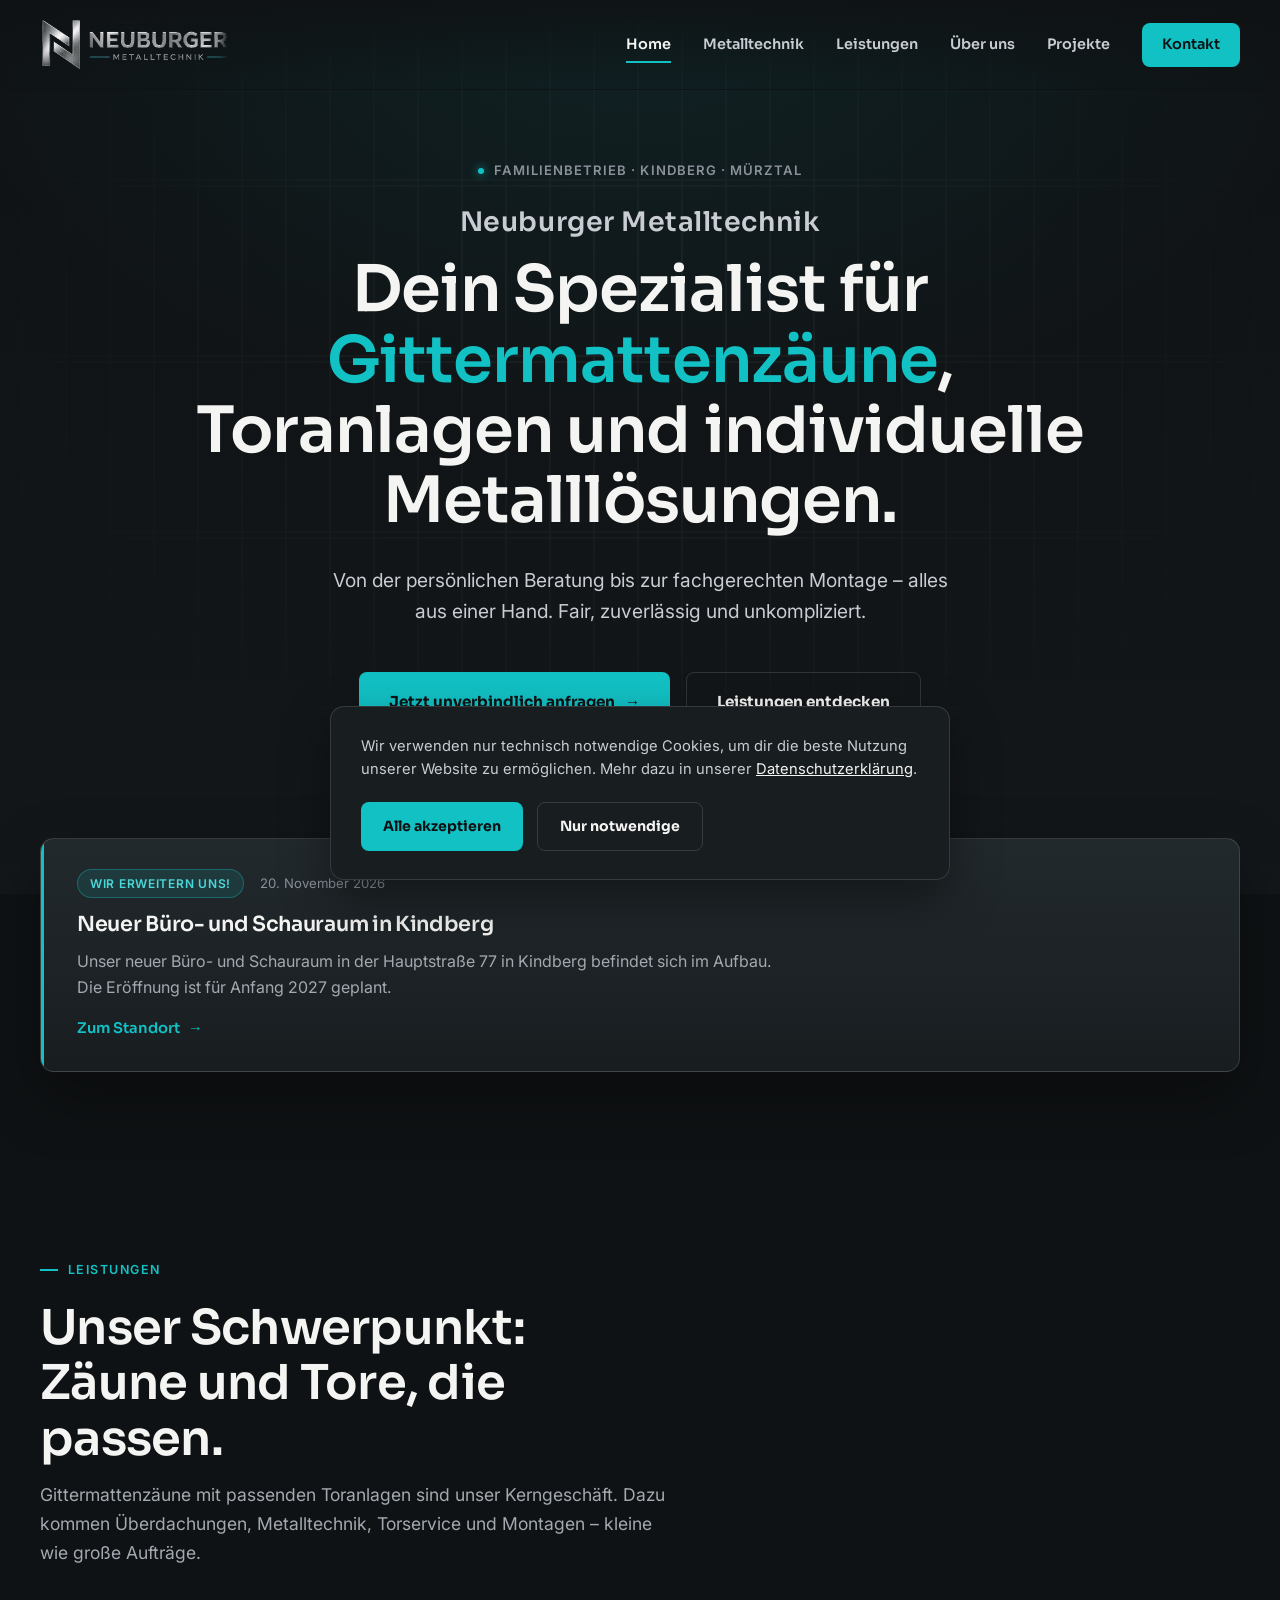
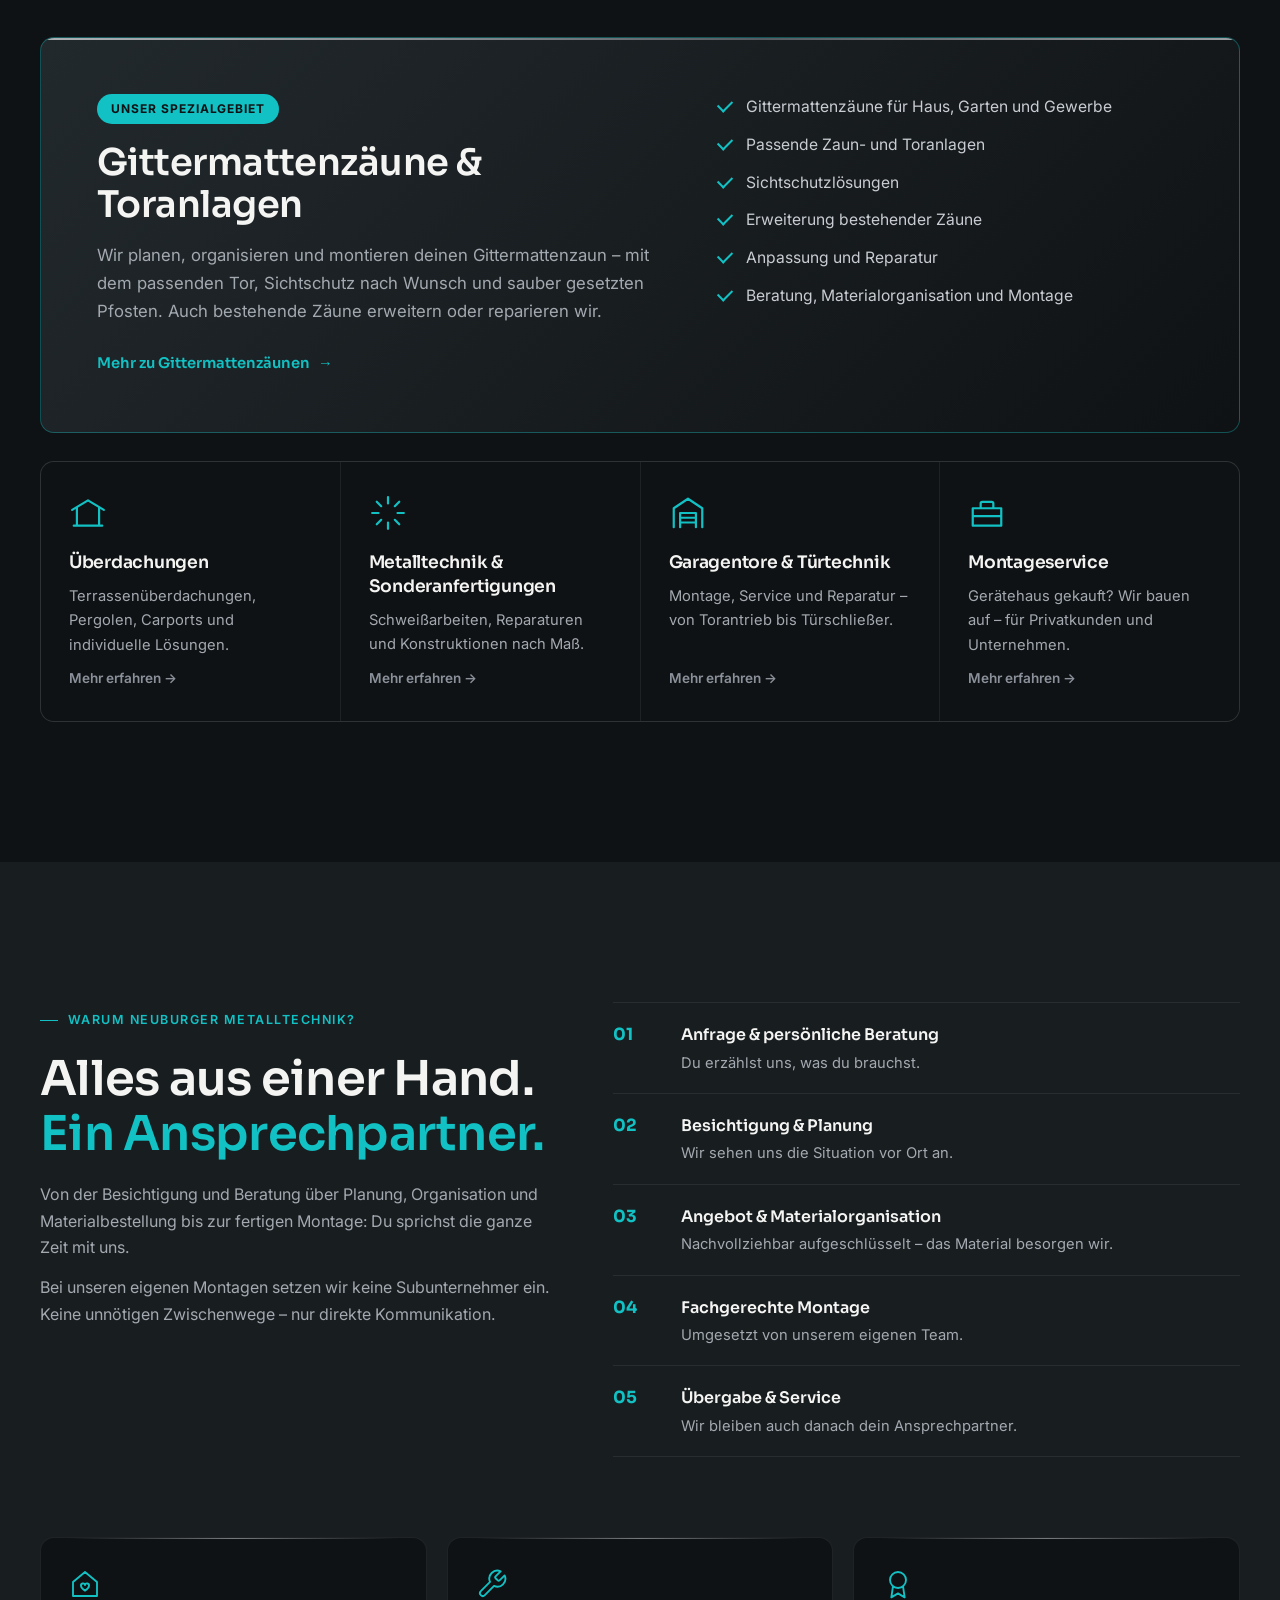
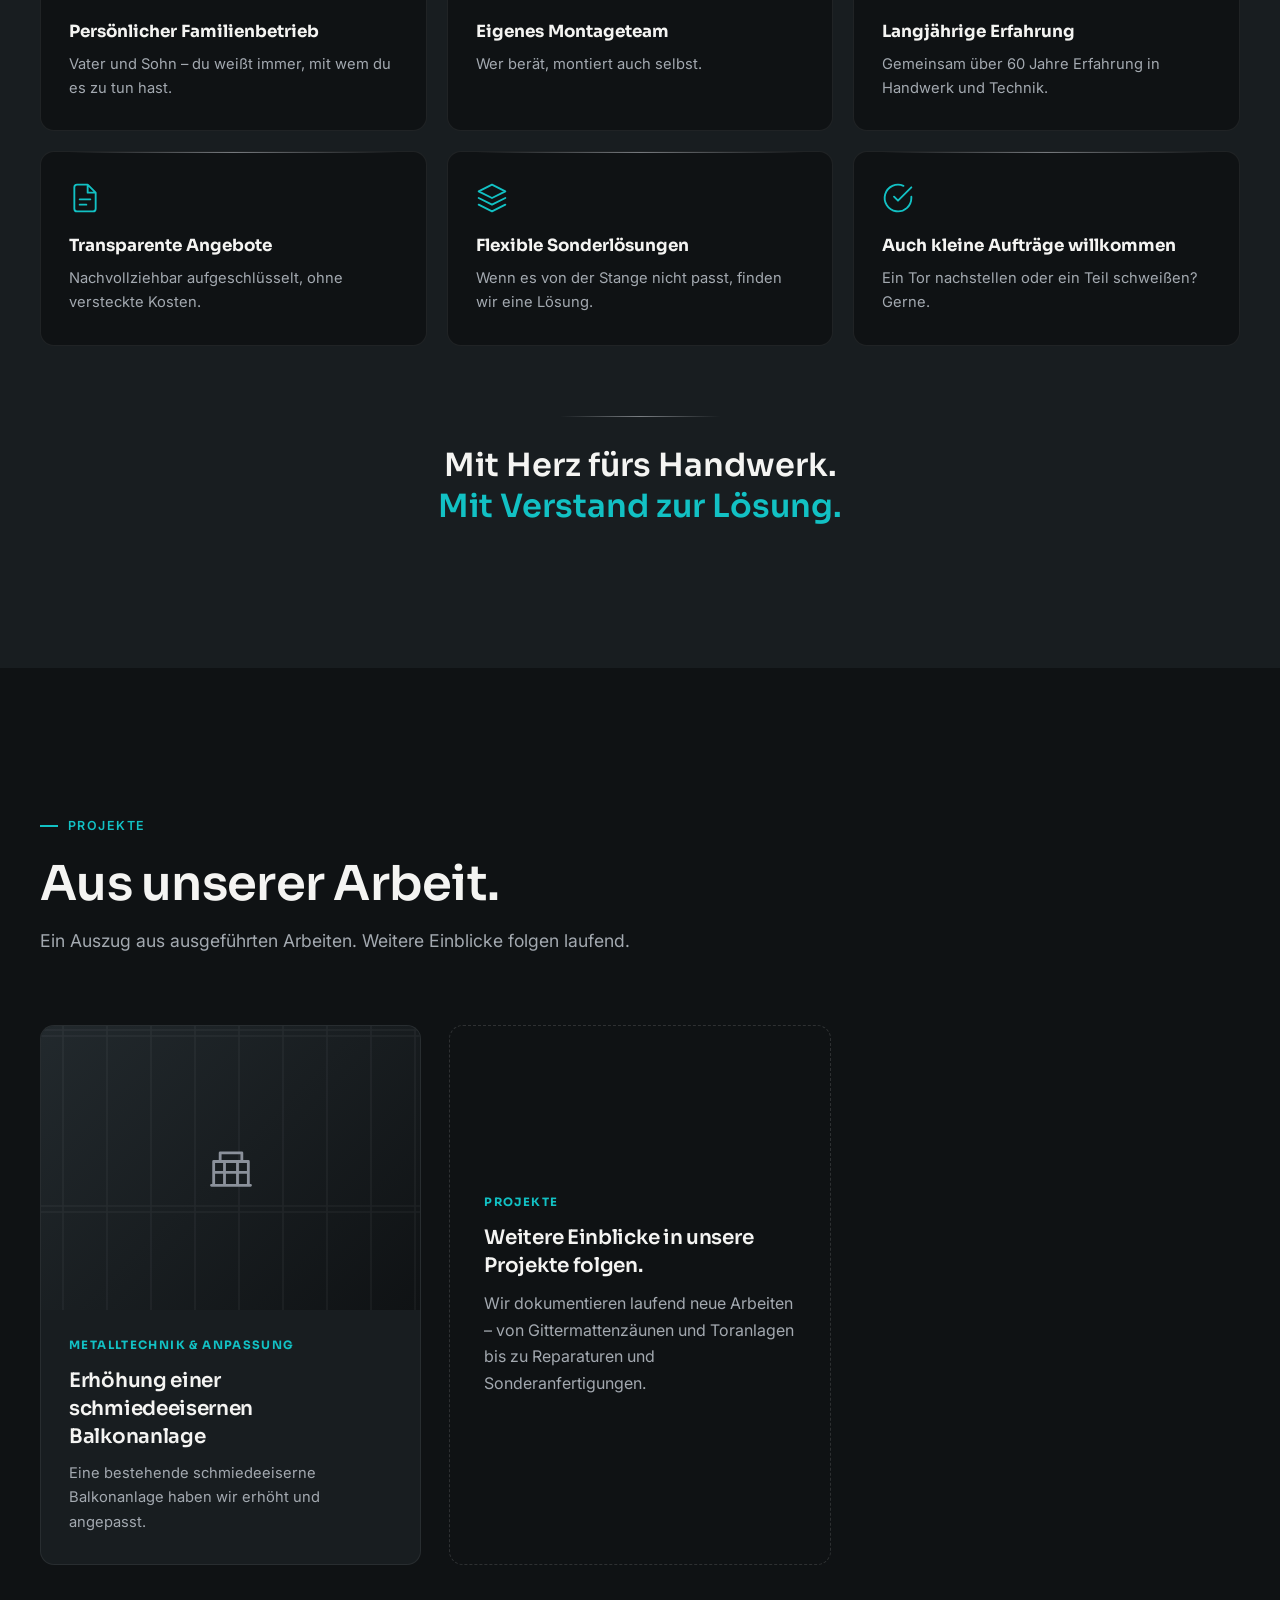
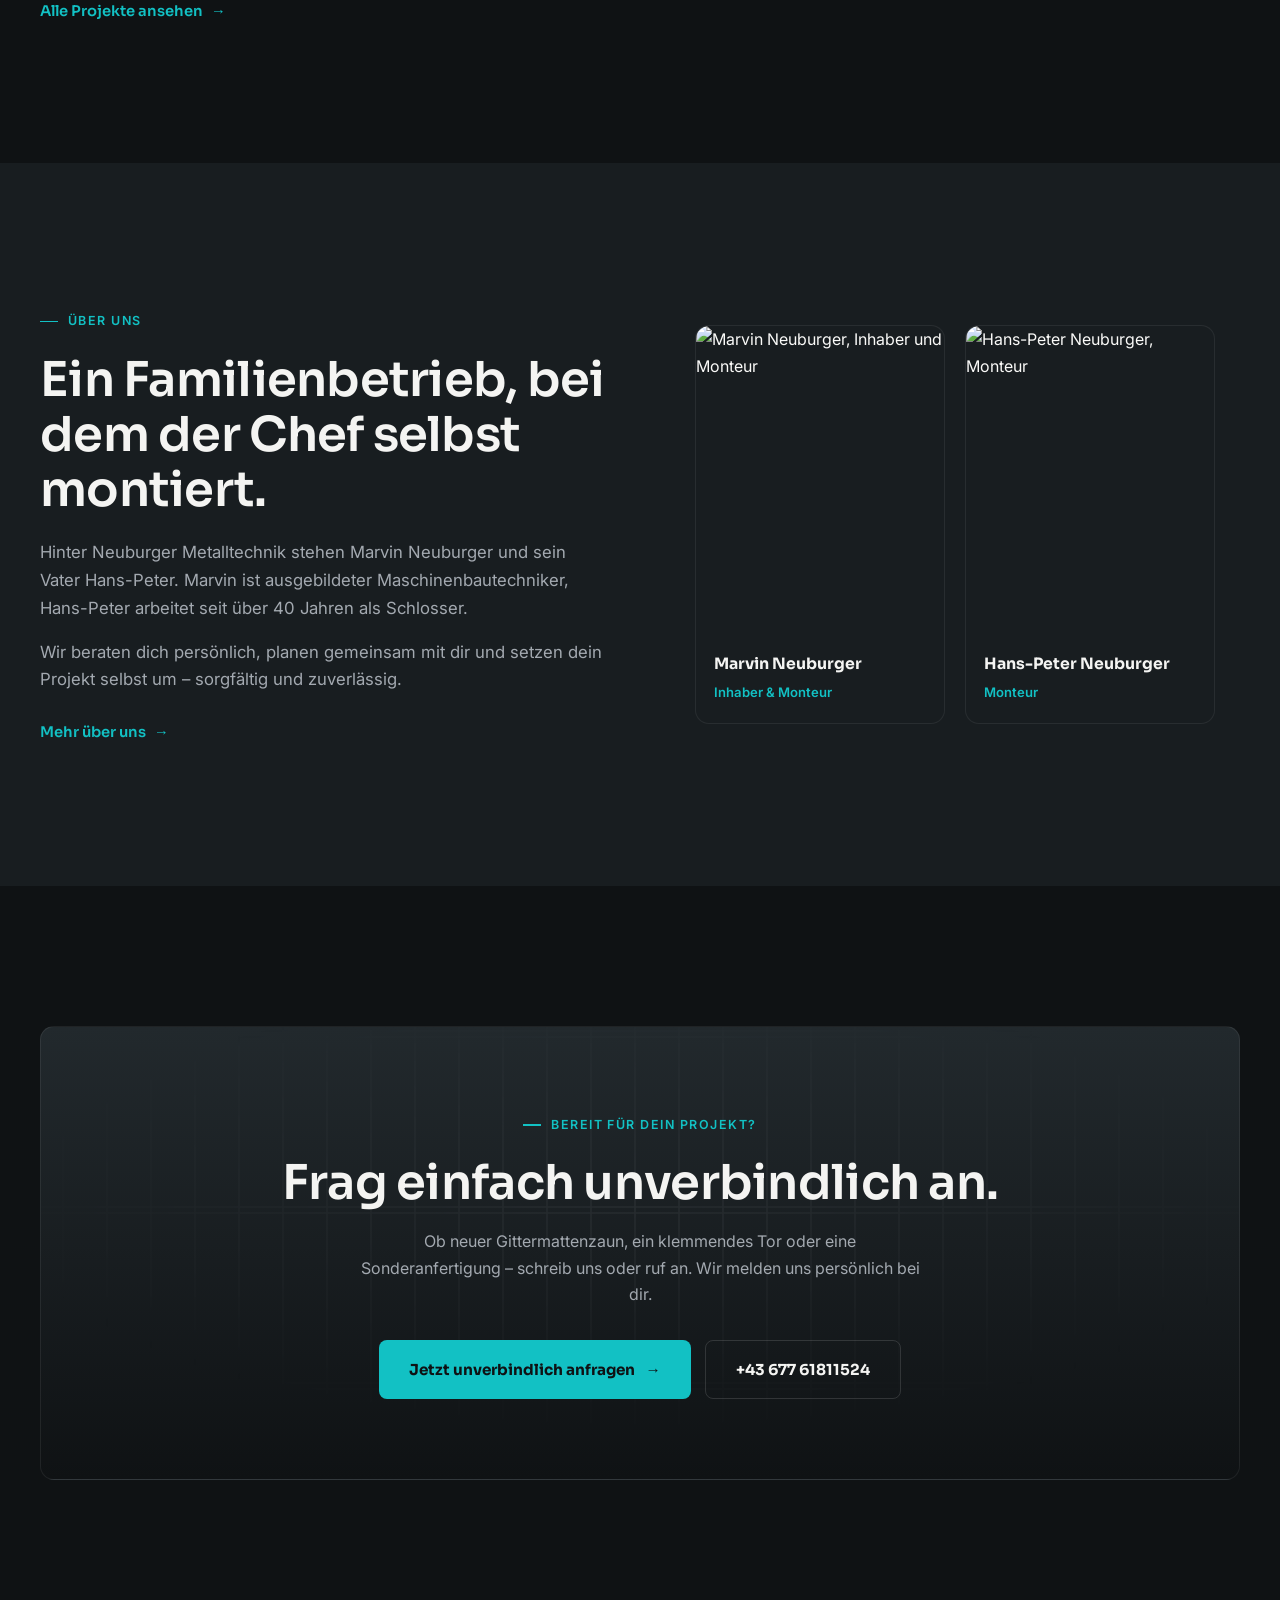
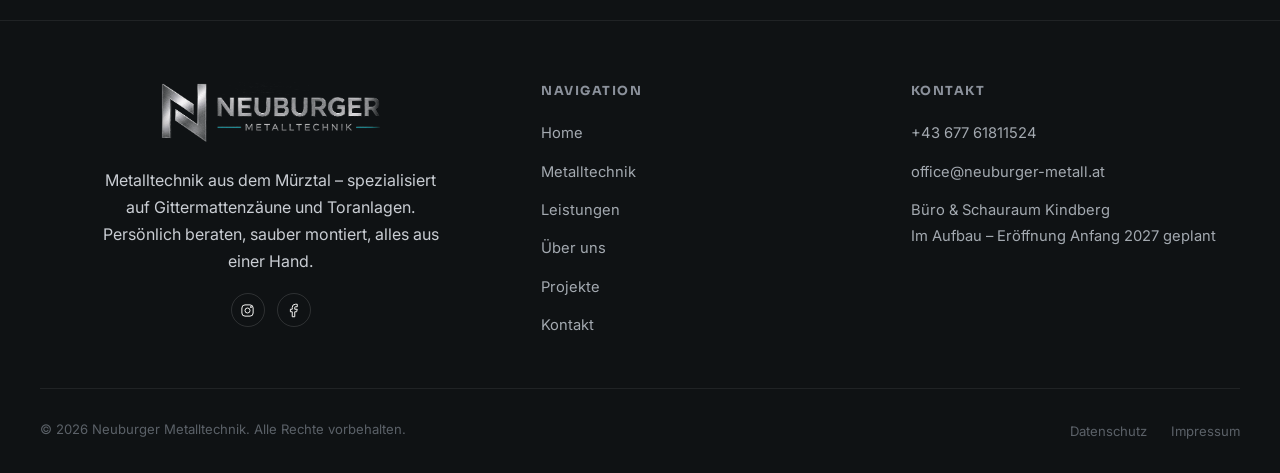
==== index.html @ efe7c962 "v3.0 Einarbeitung Änderungen Kunde" ====
<!DOCTYPE html>
<html lang="de">
<head>
<meta charset="UTF-8" />
<meta name="viewport" content="width=device-width, initial-scale=1.0" />
<title>Neuburger Metalltechnik | Gittermattenzäune & Toranlagen in Kindberg und im Mürztal</title>
<meta name="description" content="Neuburger Metalltechnik aus Kindberg: Spezialist für Gittermattenzäune und Toranlagen, dazu Überdachungen, Sonderanfertigungen, Reparaturen und Montage. Persönlich betreut – alles aus einer Hand." />
<meta name="theme-color" content="#0f1214" />
<link rel="icon" href="favicon.ico" sizes="any" />
<link rel="icon" type="image/png" href="images/favicon-192.png" sizes="192x192" />
<link rel="apple-touch-icon" href="images/apple-touch-icon.png" />
<meta property="og:type" content="website" />
<meta property="og:site_name" content="Neuburger Metalltechnik" />
<meta property="og:title" content="Neuburger Metalltechnik | Gittermattenzäune & Toranlagen in Kindberg und im Mürztal" />
<meta property="og:description" content="Neuburger Metalltechnik aus Kindberg: Spezialist für Gittermattenzäune und Toranlagen, dazu Überdachungen, Sonderanfertigungen, Reparaturen und Montage. Persönlich betreut – alles aus einer Hand." />
<meta property="og:image" content="https://www.neuburger-metall.at/images/og-neuburger-metalltechnik.jpg" />

<link rel="preconnect" href="https://fonts.googleapis.com">
<link rel="preconnect" href="https://fonts.gstatic.com" crossorigin>
<link href="https://fonts.googleapis.com/css2?family=Sora:wght@500;600;700&family=Inter:wght@400;500;600&display=swap" rel="stylesheet">

<link rel="stylesheet" href="css/style.css" />
</head>
<body>

<!-- Logo: zentral über images/logo-neuburger-metalltechnik.png austauschbar (neue Datei gleichen Namens einsetzen) -->
<header class="header" id="header">
  <div class="container nav">
    <a href="index.html" class="logo-link" aria-label="Neuburger Metalltechnik – zur Startseite">
      <img src="images/logo-neuburger-metalltechnik.png" alt="Neuburger Metalltechnik" width="640" height="183">
    </a>

    <nav class="nav-menu" id="navMenu" aria-label="Hauptnavigation">
      <ul class="nav-links">
        <li><a href="index.html" class="active" aria-current="page">Home</a></li>
        <li><a href="metalltechnik.html">Metalltechnik</a></li>
        <li><a href="leistungen.html">Leistungen</a></li>
        <li><a href="ueber-uns.html">Über uns</a></li>
        <li><a href="projekte.html">Projekte</a></li>
        <li><a href="kontakt.html" class="nav-cta">Kontakt</a></li>
      </ul>
      <div class="nav-menu-footer">
        <a href="kontakt.html" class="btn primary">Jetzt unverbindlich anfragen</a>
        <a href="tel:+4367761811524" class="nav-phone">+43 677 61811524</a>
      </div>
    </nav>

    <button class="menu-btn" id="menuBtn" type="button" aria-label="Menü öffnen" aria-expanded="false" aria-controls="navMenu">
      <span></span><span></span><span></span>
    </button>
  </div>
</header>

<main>

  <!-- ===== 1. HERO ===== -->
  <section class="hero mesh-bg">
    <div class="container hero-grid">
      <div class="reveal">
        <div class="hero-tag"><span class="dot"></span> Familienbetrieb · Kindberg · Mürztal</div>
        <h1><span class="brand-line">Neuburger Metalltechnik</span>Dein Spezialist für <span>Gittermattenzäune</span>, Toranlagen und individuelle Metalllösungen.</h1>
        <p class="lead">Von der persönlichen Beratung bis zur fachgerechten Montage – alles aus einer Hand. Fair, zuverlässig und unkompliziert.</p>
        <div class="hero-actions">
          <a href="kontakt.html" class="btn primary">Jetzt unverbindlich anfragen <span class="btn-arrow">→</span></a>
          <a href="leistungen.html" class="btn secondary">Leistungen entdecken</a>
        </div>
        <p class="hero-region">Im Einsatz in <strong>Kindberg</strong>, im <strong>Mürztal</strong> und im gesamten <strong>Bezirk Bruck-Mürzzuschlag</strong>.</p>
      </div>
    </div>
  </section>

  <!-- ===== 2. AKTUELLES (Inhalte aus content/news.json) ===== -->
  <section class="news-section" id="aktuelles" aria-label="Aktuelles">
    <div class="container">
      <div class="news-feed" id="newsFeed">
        <!-- Fallback ohne JavaScript; wird durch content/news.json ersetzt -->
        <article class="news-card">
          <div class="news-body">
            <div class="news-meta"><span class="news-badge">Wir erweitern uns!</span></div>
            <h3>Neuer Büro- und Schauraum in Kindberg</h3>
            <p>Unser neuer Büro- und Schauraum in der Hauptstraße 77 in Kindberg befindet sich im Aufbau. Die Eröffnung ist für Anfang 2027 geplant.</p>
          </div>
        </article>
      </div>
    </div>
  </section>

  <!-- ===== 3. LEISTUNGEN ===== -->
  <section class="section" id="leistungen">
    <div class="container">
      <div class="section-head reveal">
        <span class="eyebrow">Leistungen</span>
        <h2>Unser Schwerpunkt: Zäune und Tore, die passen.</h2>
        <p>Gittermattenzäune mit passenden Toranlagen sind unser Kerngeschäft. Dazu kommen Überdachungen, Metalltechnik, Torservice und Montagen – kleine wie große Aufträge.</p>
      </div>

      <div class="service-feature reveal">
        <div>
          <span class="feature-label">Unser Spezialgebiet</span>
          <h3>Gittermattenzäune &amp; Toranlagen</h3>
          <p>Wir planen, organisieren und montieren deinen Gittermattenzaun – mit dem passenden Tor, Sichtschutz nach Wunsch und sauber gesetzten Pfosten. Auch bestehende Zäune erweitern oder reparieren wir.</p>
          <a href="leistungen.html#gittermattenzaeune" class="text-link">Mehr zu Gittermattenzäunen <span aria-hidden="true">→</span></a>
        </div>
        <ul class="check-list">
          <li>Gittermattenzäune für Haus, Garten und Gewerbe</li>
          <li>Passende Zaun- und Toranlagen</li>
          <li>Sichtschutzlösungen</li>
          <li>Erweiterung bestehender Zäune</li>
          <li>Anpassung und Reparatur</li>
          <li>Beratung, Materialorganisation und Montage</li>
        </ul>
      </div>

      <div class="service-tiles">
        <a href="leistungen.html#ueberdachungen" class="service-tile reveal">
          <div class="icon"><svg viewBox="0 0 24 24" aria-hidden="true"><path d="M2 10l10-6 10 6M5 8.5V20M19 8.5V20M3 20h18" stroke-linecap="round" stroke-linejoin="round"/></svg></div>
          <h3>Überdachungen</h3>
          <p>Terrassenüberdachungen, Pergolen, Carports und individuelle Lösungen.</p>
          <span class="tile-more">Mehr erfahren →</span>
        </a>
        <a href="leistungen.html#metalltechnik" class="service-tile reveal">
          <div class="icon"><svg viewBox="0 0 24 24" aria-hidden="true"><path d="M12 2v4M12 18v4M4.9 4.9l2.8 2.8M16.3 16.3l2.8 2.8M2 12h4M18 12h4M4.9 19.1l2.8-2.8M16.3 7.7l2.8-2.8" stroke-linecap="round" stroke-linejoin="round"/></svg></div>
          <h3>Metalltechnik &amp; Sonderanfertigungen</h3>
          <p>Schweißarbeiten, Reparaturen und Konstruktionen nach Maß.</p>
          <span class="tile-more">Mehr erfahren →</span>
        </a>
        <a href="leistungen.html#garagentore" class="service-tile reveal">
          <div class="icon"><svg viewBox="0 0 24 24" aria-hidden="true"><path d="M3 21V9l9-6 9 6v12M7 21v-9h10v9M7 15h10M7 18h10" stroke-linecap="round" stroke-linejoin="round"/></svg></div>
          <h3>Garagentore &amp; Türtechnik</h3>
          <p>Montage, Service und Reparatur – von Torantrieb bis Türschließer.</p>
          <span class="tile-more">Mehr erfahren →</span>
        </a>
        <a href="leistungen.html#montageservice" class="service-tile reveal">
          <div class="icon"><svg viewBox="0 0 24 24" aria-hidden="true"><path d="M3 9h18v11H3zM8 9V6a1 1 0 0 1 1-1h6a1 1 0 0 1 1 1v3M3 14h18" stroke-linecap="round" stroke-linejoin="round"/></svg></div>
          <h3>Montageservice</h3>
          <p>Gerätehaus gekauft? Wir bauen auf – für Privatkunden und Unternehmen.</p>
          <span class="tile-more">Mehr erfahren →</span>
        </a>
      </div>
    </div>
  </section>

  <!-- ===== 4. WARUM NEUBURGER ===== -->
  <section class="section alt">
    <div class="container">
      <div class="one-contact">
        <div class="reveal">
          <span class="eyebrow">Warum Neuburger Metalltechnik?</span>
          <h2>Alles aus einer Hand. <span>Ein Ansprechpartner.</span></h2>
          <p style="margin-top:20px;">Von der Besichtigung und Beratung über Planung, Organisation und Materialbestellung bis zur fertigen Montage: Du sprichst die ganze Zeit mit uns.</p>
          <p>Bei unseren eigenen Montagen setzen wir keine Subunternehmer ein. Keine unnötigen Zwischenwege – nur direkte Kommunikation.</p>
        </div>
        <ol class="steps-row reveal">
          <li><div><strong>Anfrage &amp; persönliche Beratung</strong><span>Du erzählst uns, was du brauchst.</span></div></li>
          <li><div><strong>Besichtigung &amp; Planung</strong><span>Wir sehen uns die Situation vor Ort an.</span></div></li>
          <li><div><strong>Angebot &amp; Materialorganisation</strong><span>Nachvollziehbar aufgeschlüsselt – das Material besorgen wir.</span></div></li>
          <li><div><strong>Fachgerechte Montage</strong><span>Umgesetzt von unserem eigenen Team.</span></div></li>
          <li><div><strong>Übergabe &amp; Service</strong><span>Wir bleiben auch danach dein Ansprechpartner.</span></div></li>
        </ol>
      </div>

      <div class="benefit-grid">
        <div class="benefit reveal">
          <span class="icon-svg"><svg viewBox="0 0 24 24" aria-hidden="true"><path d="M3 10.5 12 3l9 7.5V21H3zM12 17s-3-1.8-3-3.6a1.5 1.5 0 0 1 3-.6 1.5 1.5 0 0 1 3 .6C15 15.2 12 17 12 17z" stroke-linecap="round" stroke-linejoin="round"/></svg></span>
          <strong>Persönlicher Familienbetrieb</strong>
          <p>Vater und Sohn – du weißt immer, mit wem du es zu tun hast.</p>
        </div>
        <div class="benefit reveal">
          <span class="icon-svg"><svg viewBox="0 0 24 24" aria-hidden="true"><path d="M14.7 6.3a1 1 0 0 0 0 1.4l1.6 1.6a1 1 0 0 0 1.4 0l3.77-3.77a6 6 0 0 1-7.94 7.94l-6.91 6.91a2.12 2.12 0 0 1-3-3l6.91-6.91a6 6 0 0 1 7.94-7.94l-3.76 3.76z" stroke-linecap="round" stroke-linejoin="round"/></svg></span>
          <strong>Eigenes Montageteam</strong>
          <p>Wer berät, montiert auch selbst.</p>
        </div>
        <div class="benefit reveal">
          <span class="icon-svg"><svg viewBox="0 0 24 24" aria-hidden="true"><path d="M12 15a6 6 0 1 0 0-12 6 6 0 0 0 0 12zM8.2 13.9 7 22l5-3 5 3-1.2-8.1" stroke-linecap="round" stroke-linejoin="round"/></svg></span>
          <strong>Langjährige Erfahrung</strong>
          <p>Gemeinsam über 60 Jahre Erfahrung in Handwerk und Technik.</p>
        </div>
        <div class="benefit reveal">
          <span class="icon-svg"><svg viewBox="0 0 24 24" aria-hidden="true"><path d="M14 2H6a2 2 0 0 0-2 2v16a2 2 0 0 0 2 2h12a2 2 0 0 0 2-2V8zM14 2v6h6M8 13h8M8 17h5" stroke-linecap="round" stroke-linejoin="round"/></svg></span>
          <strong>Transparente Angebote</strong>
          <p>Nachvollziehbar aufgeschlüsselt, ohne versteckte Kosten.</p>
        </div>
        <div class="benefit reveal">
          <span class="icon-svg"><svg viewBox="0 0 24 24" aria-hidden="true"><path d="M12 2 2 7l10 5 10-5-10-5zM2 17l10 5 10-5M2 12l10 5 10-5" stroke-linecap="round" stroke-linejoin="round"/></svg></span>
          <strong>Flexible Sonderlösungen</strong>
          <p>Wenn es von der Stange nicht passt, finden wir eine Lösung.</p>
        </div>
        <div class="benefit reveal">
          <span class="icon-svg"><svg viewBox="0 0 24 24" aria-hidden="true"><path d="M22 11.1V12a10 10 0 1 1-5.9-9.1M22 4 12 14l-3-3" stroke-linecap="round" stroke-linejoin="round"/></svg></span>
          <strong>Auch kleine Aufträge willkommen</strong>
          <p>Ein Tor nachstellen oder ein Teil schweißen? Gerne.</p>
        </div>
      </div>

      <div class="motto reveal">
        <hr class="metal-rule">
        <blockquote>Mit Herz fürs Handwerk. <span>Mit Verstand zur Lösung.</span></blockquote>
      </div>
    </div>
  </section>

  <!-- ===== 5. AUSGEWÄHLTE PROJEKTE (Inhalte aus content/projekte.json) ===== -->
  <section class="section" data-projects-section hidden>
    <div class="container">
      <div class="section-head reveal">
        <span class="eyebrow">Projekte</span>
        <h2>Aus unserer Arbeit.</h2>
        <p>Ein Auszug aus ausgeführten Arbeiten. Weitere Einblicke folgen laufend.</p>
      </div>
      <div class="project-grid" data-projects="startseite" data-limit="3"></div>
      <p style="margin-top:32px;"><a href="projekte.html" class="text-link">Alle Projekte ansehen <span aria-hidden="true">→</span></a></p>
    </div>
  </section>

  <!-- ===== 6. ÜBER UNS ===== -->
  <section class="section alt">
    <div class="container split">
      <div class="text reveal">
        <span class="eyebrow">Über uns</span>
        <h2 style="margin-bottom:22px;">Ein Familienbetrieb, bei dem der Chef selbst montiert.</h2>
        <p>Hinter Neuburger Metalltechnik stehen Marvin Neuburger und sein Vater Hans-Peter. Marvin ist ausgebildeter Maschinenbautechniker, Hans-Peter arbeitet seit über 40 Jahren als Schlosser.</p>
        <p>Wir beraten dich persönlich, planen gemeinsam mit dir und setzen dein Projekt selbst um – sorgfältig und zuverlässig.</p>
        <p style="margin-top:24px;"><a href="ueber-uns.html" class="text-link">Mehr über uns <span aria-hidden="true">→</span></a></p>
      </div>
      <div class="team-mini reveal">
        <figure>
          <img src="images/team-marvin.jpg" alt="Marvin Neuburger, Inhaber und Monteur" loading="lazy" width="960" height="960">
          <figcaption><strong>Marvin Neuburger</strong><span>Inhaber &amp; Monteur</span></figcaption>
        </figure>
        <figure>
          <img src="images/team-hans-peter.jpg" alt="Hans-Peter Neuburger, Monteur" loading="lazy" width="960" height="960">
          <figcaption><strong>Hans-Peter Neuburger</strong><span>Monteur</span></figcaption>
        </figure>
      </div>
    </div>
  </section>

  <!-- ===== Google-Bewertungen (sichtbar, sobald der Link in content/einstellungen.json eingetragen ist) ===== -->
  <section class="section" style="padding-bottom:0;" data-google-review hidden>
    <div class="container">
      <div class="review-box reveal">
        <div>
          <span class="eyebrow">Bewertungen</span>
          <h2>Deine Erfahrung zählt.</h2>
          <p>Warst du mit unserer Arbeit zufrieden? Dann freuen wir uns über eine kurze Bewertung auf Google. Das hilft anderen bei der Entscheidung – und uns als kleinem Betrieb sehr.</p>
        </div>
        <a href="#" class="btn primary" data-google-review-link target="_blank" rel="noopener">Jetzt auf Google bewerten <span class="btn-arrow">→</span></a>
      </div>
    </div>
  </section>

  <!-- ===== 7. KONTAKT ===== -->
  <section class="section">
    <div class="container">
      <div class="cta-box mesh-bg reveal">
        <span class="eyebrow">Bereit für dein Projekt?</span>
        <h2>Frag einfach unverbindlich an.</h2>
        <p>Ob neuer Gittermattenzaun, ein klemmendes Tor oder eine Sonderanfertigung – schreib uns oder ruf an. Wir melden uns persönlich bei dir.</p>
        <div class="cta-actions">
          <a href="kontakt.html" class="btn primary">Jetzt unverbindlich anfragen <span class="btn-arrow">→</span></a>
          <a href="tel:+4367761811524" class="btn secondary">+43 677 61811524</a>
          <a href="#" class="btn whatsapp" data-whatsapp hidden>WhatsApp</a>
        </div>
      </div>
    </div>
  </section>

</main>

<footer class="footer">
  <div class="container">
    <div class="footer-top">
      <div class="footer-brand">
        <img src="images/logo-neuburger-metalltechnik.png" alt="Neuburger Metalltechnik" width="640" height="183" loading="lazy">
        <p>Metalltechnik aus dem Mürztal – spezialisiert auf Gittermattenzäune und Toranlagen. Persönlich beraten, sauber montiert, alles aus einer Hand.</p>
        <div class="footer-social" style="margin-top:18px;">
          <a href="https://www.instagram.com/neuburger_metalltechnik/" aria-label="Instagram" target="_blank" rel="noopener">
            <svg viewBox="0 0 24 24"><rect x="3" y="3" width="18" height="18" rx="5"/><circle cx="12" cy="12" r="4"/><circle cx="17.5" cy="6.5" r="1"/></svg>
          </a>
          <a href="https://www.facebook.com/people/Neuburger-Metalltechnik/61586759894899/?locale=de_DE" aria-label="Facebook" target="_blank" rel="noopener">
            <svg viewBox="0 0 24 24"><path d="M18 2h-3a5 5 0 0 0-5 5v3H7v4h3v8h4v-8h3l1-4h-4V7a1 1 0 0 1 1-1h3z"/></svg>
          </a>
        </div>
      </div>

      <div class="footer-col">
        <h4>Navigation</h4>
        <ul>
          <li><a href="index.html">Home</a></li>
          <li><a href="metalltechnik.html">Metalltechnik</a></li>
          <li><a href="leistungen.html">Leistungen</a></li>
          <li><a href="ueber-uns.html">Über uns</a></li>
          <li><a href="projekte.html">Projekte</a></li>
          <li><a href="kontakt.html">Kontakt</a></li>
        </ul>
      </div>

      <div class="footer-col">
        <h4>Kontakt</h4>
        <ul>
          <li><a href="tel:+4367761811524">+43 677 61811524</a></li>
          <li><a href="mailto:office@neuburger-metall.at">office@neuburger-metall.at</a></li>
          <li data-whatsapp hidden><a href="#">WhatsApp</a></li>
          <li><a href="kontakt.html#standort">Büro &amp; Schauraum Kindberg<br><span data-setting="schauraum.status">Im Aufbau – Eröffnung Anfang 2027 geplant</span></a></li>
        </ul>
      </div>
    </div>

    <div class="footer-bottom">
      <p>© <span data-year>2026</span> Neuburger Metalltechnik. Alle Rechte vorbehalten.</p>
      <ul class="footer-legal">
        <li><a href="datenschutz.html">Datenschutz</a></li>
        <li><a href="impressum.html">Impressum</a></li>
      </ul>
    </div>
  </div>
</footer>

<div class="cookie-banner" id="cookieBanner">
  <p>Wir verwenden nur technisch notwendige Cookies, um dir die beste Nutzung unserer Website zu ermöglichen. Mehr dazu in unserer <a href="datenschutz.html">Datenschutzerklärung</a>.</p>
  <div class="cookie-actions">
    <button type="button" class="btn primary" id="cookieAccept">Alle akzeptieren</button>
    <button type="button" class="btn secondary" id="cookieDecline">Nur notwendige</button>
  </div>
</div>

<script src="js/script.js"></script>
</body>
</html>
---- css/style.css ----
/* ===================================================================
   NEUBURGER METALLTECHNIK — Premium Industrial Stylesheet
   Aufbau:
   1. Variablen & Reset
   2. Typografie
   3. Layout-Hilfen
   4. Navigation
   5. Buttons
   6. Hero
   7. Sections allgemein
   8. Leistungen / Cards
   9. Team
   10. Stats / Werte
   11. Prozess
   12. Kontaktformular
   13. Footer
   14. Animationen
   15. Responsive
   16. Überarbeitung 11/2026 (mobiles Menü, News, Leistungen,
       Metalltechnik, Kontakt, Projekte, Bewertungen)
=================================================================== */


/* ===================== 1. VARIABLEN & RESET ===================== */

:root {
  /* Farben – Anthrazit an RAL 7016 (#383E42) angelehnt */
  --black: #0f1214;
  --anthracite: #181d20;
  --anthracite-light: #22292d;
  --ral7016: #383e42;
  --steel-1: #c9cdd3;
  --steel-2: #8b919b;
  --steel-3: #5b6168;
  --steel-gradient: linear-gradient(135deg, #e8eaed 0%, #aeb3ba 35%, #6e747c 60%, #d4d7db 100%);
  --spark: #12c1c4;
  --spark-light: #4bd6d8;
  --off-white: #f4f4f2;
  --muted: #a3a9b0;
  --metal-line: linear-gradient(90deg, rgba(201,205,211,0) 0%, rgba(201,205,211,0.55) 50%, rgba(201,205,211,0) 100%);
  --header-h: 86px;
  --border: rgba(255, 255, 255, 0.07);
  --border-strong: rgba(255, 255, 255, 0.13);
  --shadow-deep: 0 30px 80px rgba(0, 0, 0, 0.55);
  --radius: 8px;
  --radius-lg: 14px;
}

* {
  margin: 0;
  padding: 0;
  box-sizing: border-box;
}

html {
  scroll-behavior: smooth;
}

body {
  background: var(--black);
  color: var(--off-white);
  font-family: "Inter", Arial, sans-serif;
  line-height: 1.65;
  overflow-x: hidden;
}

a {
  color: inherit;
  text-decoration: none;
}

img {
  max-width: 100%;
  display: block;
}

button, input, textarea, select {
  font: inherit;
  color: inherit;
}

[hidden] {
  display: none !important;
}

:focus-visible {
  outline: 2px solid var(--spark);
  outline-offset: 3px;
}

::selection {
  background: var(--spark);
  color: var(--black);
}


/* ===================== 2. TYPOGRAFIE ===================== */

h1, h2, h3, h4 {
  overflow-wrap: break-word; /* bricht nur, wenn ein Wort sonst überstehen würde */
  font-family: "Sora", Arial, sans-serif;
  font-weight: 600;
  letter-spacing: -0.015em;
  color: var(--off-white);
}

h1 {
  font-size: clamp(2.6rem, 5.6vw, 4.6rem);
  line-height: 1.08;
  font-weight: 600;
}

h2 {
  font-size: clamp(2rem, 3.8vw, 3rem);
  line-height: 1.15;
  font-weight: 600;
}

h3 {
  font-size: 1.25rem;
  line-height: 1.4;
  font-weight: 600;
}

p {
  color: var(--muted);
}

.eyebrow {
  display: inline-flex;
  align-items: center;
  gap: 10px;
  font-family: "Inter", Arial, sans-serif;
  font-size: 0.78rem;
  font-weight: 600;
  letter-spacing: 0.12em;
  text-transform: uppercase;
  color: var(--spark);
  margin-bottom: 20px;
}

.eyebrow::before {
  content: "";
  width: 18px;
  height: 1.5px;
  background: var(--spark);
}


/* ===================== 3. LAYOUT-HILFEN ===================== */

.container {
  width: min(1200px, calc(100% - 48px));
  margin: 0 auto;
}

.section {
  padding: 140px 0;
  position: relative;
}

.section-head {
  max-width: 640px;
  margin-bottom: 70px;
}

.section-head p {
  font-size: 1.1rem;
  margin-top: 14px;
}

.section-head.center {
  margin-left: auto;
  margin-right: auto;
  text-align: center;
}

.divider {
  height: 1px;
  width: 100%;
  background: var(--border);
}


/* ===================== 4. NAVIGATION ===================== */

.header {
  position: fixed;
  top: 0;
  left: 0;
  width: 100%;
  z-index: 1000;
  padding: 18px 0;
  transition: padding 0.3s ease;
}

/* Hintergrund als eigene Ebene: backdrop-filter direkt am Header würde
   das fixierte mobile Menü an den Header "binden" (Fehler beim Scrollen). */
.header::before {
  content: "";
  position: absolute;
  inset: 0;
  z-index: -1;
  background: linear-gradient(to bottom, rgba(15,18,20,0.9), rgba(15,18,20,0));
  transition: background 0.3s ease, border-color 0.3s ease;
  border-bottom: 1px solid transparent;
}

.header.scrolled {
  padding: 10px 0;
}

.header.scrolled::before,
body.menu-open .header::before {
  background: rgba(15, 18, 20, 0.92);
  -webkit-backdrop-filter: blur(16px);
  backdrop-filter: blur(16px);
  border-bottom-color: var(--border);
}

.nav {
  display: flex;
  align-items: center;
  justify-content: space-between;
  gap: 24px;
}

.logo-link {
  display: flex;
  align-items: center;
  flex-shrink: 0;
}

.logo-link img {
  height: 54px;
  width: auto;
}

.nav-menu {
  display: flex;
  align-items: center;
}

.nav-links {
  display: flex;
  align-items: center;
  gap: 32px;
  list-style: none;
}

.nav-links a {
  display: inline-block;
  font-family: "Sora", Arial, sans-serif;
  font-size: 0.9rem;
  font-weight: 600;
  color: var(--steel-1);
  position: relative;
  padding: 6px 0;
  white-space: nowrap;
  transition: color 0.25s ease;
}

.nav-links a::after {
  content: "";
  position: absolute;
  left: 0;
  bottom: 0;
  width: 0;
  height: 2px;
  background: var(--spark);
  transition: width 0.3s ease;
}

.nav-links a:hover,
.nav-links a.active {
  color: var(--off-white);
}

.nav-links a:hover::after,
.nav-links a.active::after {
  width: 100%;
}

/* Kontakt als Akzent-Button (nur Desktop) */
.nav-links a.nav-cta {
  padding: 10px 20px;
  background: var(--spark);
  color: var(--black);
  border-radius: var(--radius);
}

.nav-links a.nav-cta::after {
  display: none;
}

.nav-links a.nav-cta:hover,
.nav-links a.nav-cta.active {
  background: var(--spark-light);
  color: var(--black);
}

.nav-menu-footer {
  display: none;
}

.menu-btn {
  display: none;
  background: none;
  border: none;
  cursor: pointer;
  width: 44px;
  height: 44px;
  position: relative;
  z-index: 1100;
  margin-right: -8px;
}

.menu-btn span {
  position: absolute;
  left: 9px;
  width: 26px;
  height: 2px;
  border-radius: 2px;
  background: var(--off-white);
  transition: 0.3s ease;
}

.menu-btn span:nth-child(1) { top: 14px; }
.menu-btn span:nth-child(2) { top: 21px; }
.menu-btn span:nth-child(3) { top: 28px; }

.menu-btn.active span:nth-child(1) {
  top: 21px;
  transform: rotate(45deg);
}

.menu-btn.active span:nth-child(2) {
  opacity: 0;
}

.menu-btn.active span:nth-child(3) {
  top: 21px;
  transform: rotate(-45deg);
}


/* ===================== 5. BUTTONS ===================== */

.btn {
  display: inline-flex;
  align-items: center;
  gap: 10px;
  padding: 16px 30px;
  font-family: "Sora", Arial, sans-serif;
  font-weight: 700;
  font-size: 0.95rem;
  border-radius: var(--radius);
  border: none;
  cursor: pointer;
  transition: 0.3s ease;
  white-space: nowrap;
}

.btn.primary {
  background: var(--spark);
  color: var(--black);
}

.btn.primary:hover {
  background: var(--spark-light);
  transform: translateY(-2px);
  box-shadow: 0 16px 36px rgba(18, 193, 196, 0.25);
}

.btn.secondary {
  background: transparent;
  color: var(--off-white);
  border: 1px solid var(--border-strong);
}

.btn.secondary:hover {
  border-color: var(--steel-1);
  background: rgba(255, 255, 255, 0.04);
}

.btn-arrow {
  transition: 0.3s ease;
}

.btn:hover .btn-arrow {
  transform: translateX(4px);
}


/* ===================== 6. HERO ===================== */

.hero {
  position: relative;
  min-height: 92vh;
  display: flex;
  align-items: center;
  justify-content: center;
  padding: 160px 0 100px;
  background: var(--black);
  overflow: hidden;
  text-align: center;
}

.hero::before {
  content: "";
  position: absolute;
  inset: 0;
  background: radial-gradient(ellipse 1100px 650px at 50% 0%, rgba(18,193,196,0.10), transparent 65%);
  pointer-events: none;
}

.hero-grid {
  display: flex;
  flex-direction: column;
  align-items: center;
  position: relative;
  z-index: 2;
  max-width: 760px;
  margin: 0 auto;
}

.hero-tag {
  font-family: "Inter", Arial, sans-serif;
  font-size: 0.82rem;
  font-weight: 600;
  letter-spacing: 0.08em;
  text-transform: uppercase;
  color: var(--steel-2);
  margin-bottom: 26px;
  display: flex;
  align-items: center;
  justify-content: center;
  gap: 10px;
}

.hero-tag .dot {
  width: 6px;
  height: 6px;
  border-radius: 50%;
  background: var(--spark);
  box-shadow: 0 0 10px var(--spark);
  animation: pulse 2s ease-in-out infinite;
}

.hero h1 {
  margin-bottom: 28px;
}

.hero h1 span {
  color: var(--spark);
}

.hero p.lead {
  font-size: 1.2rem;
  max-width: 560px;
  margin: 0 auto 44px;
  color: var(--steel-1);
}

.hero-actions {
  display: flex;
  gap: 16px;
  flex-wrap: wrap;
  justify-content: center;
}

.hero-visual {
  position: relative;
  aspect-ratio: 4/5;
  border-radius: var(--radius-lg);
  overflow: hidden;
  border: 1px solid var(--border-strong);
  background: var(--anthracite-light);
}

.hero-visual img {
  width: 100%;
  height: 100%;
  object-fit: cover;
  filter: grayscale(15%) contrast(1.05);
}

.hero-visual::after {
  content: "";
  position: absolute;
  inset: 0;
  background: linear-gradient(180deg, transparent 50%, rgba(10,11,13,0.85) 100%);
}

.hero-visual-tag {
  position: absolute;
  bottom: 22px;
  left: 22px;
  right: 22px;
  z-index: 3;
  display: flex;
  justify-content: space-between;
  align-items: flex-end;
}

.hero-visual-tag strong {
  display: block;
  font-family: "Sora", Arial, sans-serif;
  font-size: 1.1rem;
}

.hero-visual-tag span {
  font-size: 0.78rem;
  color: var(--muted);
}


/* ===================== 7. SECTIONS ALLGEMEIN ===================== */

.page-hero {
  padding: 160px 0 90px;
  background: linear-gradient(180deg, var(--black) 0%, var(--anthracite) 100%);
  position: relative;
}

.page-hero::before {
  content: "";
  position: absolute;
  inset: 0;
  background-image:
    repeating-linear-gradient(100deg, rgba(255,255,255,0.025) 0px, rgba(255,255,255,0.025) 1px, transparent 1px, transparent 64px);
  pointer-events: none;
}

.page-hero.mesh-bg::before {
  display: none;
}

.page-hero .container {
  position: relative;
  z-index: 2;
}

.page-hero h1 {
  max-width: 760px;
}

.breadcrumb {
  display: flex;
  align-items: center;
  gap: 8px;
  font-size: 0.85rem;
  color: var(--steel-3);
  margin-bottom: 24px;
}

.breadcrumb a:hover {
  color: var(--spark);
}

.section.alt {
  background: var(--anthracite);
}


/* ===================== 8. LEISTUNGEN / CARDS ===================== */

.services-grid {
  display: grid;
  grid-template-columns: repeat(4, 1fr);
  gap: 1px;
  background: var(--border);
  border: 1px solid var(--border);
}

.service-card {
  background: var(--black);
  padding: 40px 32px;
  transition: 0.35s ease;
  position: relative;
}

.service-card:hover {
  background: var(--anthracite-light);
}

.service-card .icon {
  width: 48px;
  height: 48px;
  margin-bottom: 28px;
  color: var(--spark);
}

.service-card .icon svg {
  width: 100%;
  height: 100%;
  stroke: currentColor;
  fill: none;
  stroke-width: 1.4;
}

.service-card h3 {
  margin-bottom: 12px;
}

.service-card p {
  font-size: 0.95rem;
}

.service-card .num {
  position: absolute;
  top: 36px;
  right: 32px;
  font-family: "Sora", Arial, sans-serif;
  font-size: 0.78rem;
  color: var(--steel-3);
}

.detail-list {
  display: grid;
  gap: 1px;
  background: var(--border);
  border: 1px solid var(--border);
  border-radius: var(--radius-lg);
  overflow: hidden;
}

.detail-row {
  background: var(--black);
  padding: 36px;
  display: grid;
  grid-template-columns: 70px 1fr;
  gap: 28px;
  align-items: start;
  transition: 0.3s ease;
}

.detail-row:hover {
  background: var(--anthracite-light);
}

.detail-row .icon {
  width: 44px;
  height: 44px;
  color: var(--spark);
}

.detail-row .icon svg {
  width: 100%;
  height: 100%;
  stroke: currentColor;
  fill: none;
  stroke-width: 1.4;
}

.detail-row h3 {
  margin-bottom: 8px;
}

.detail-row ul {
  list-style: none;
  margin-top: 14px;
  display: grid;
  gap: 8px;
}

.detail-row ul li {
  font-size: 0.92rem;
  color: var(--steel-2);
  padding-left: 18px;
  position: relative;
}

.detail-row ul li::before {
  content: "";
  position: absolute;
  left: 0;
  top: 9px;
  width: 6px;
  height: 1.5px;
  background: var(--spark);
}


/* ===================== 9. TEAM ===================== */

.team-grid {
  display: grid;
  grid-template-columns: repeat(2, 1fr);
  gap: 28px;
}

.team-card {
  background: var(--anthracite);
  border: 1px solid var(--border);
  border-radius: var(--radius-lg);
  overflow: hidden;
  transition: 0.35s ease;
}

.team-card:hover {
  border-color: var(--border-strong);
  transform: translateY(-6px);
}

.team-photo {
  aspect-ratio: 1/1;
  overflow: hidden;
  position: relative;
}

.team-photo img {
  width: 100%;
  height: 100%;
  object-fit: cover;
  filter: grayscale(20%) contrast(1.05);
  transition: 0.5s ease;
}

.team-card:hover .team-photo img {
  filter: grayscale(0%) contrast(1.05);
}

.team-info {
  padding: 28px 30px 32px;
}

.team-info .role {
  font-family: "Sora", Arial, sans-serif;
  font-size: 0.78rem;
  font-weight: 700;
  letter-spacing: 0.1em;
  text-transform: uppercase;
  color: var(--spark);
  display: block;
  margin-bottom: 10px;
}

.team-info h3 {
  margin-bottom: 10px;
}

.team-info p {
  font-size: 0.92rem;
}

.team-social {
  display: flex;
  gap: 14px;
  margin-top: 18px;
}

.team-social a {
  width: 34px;
  height: 34px;
  border-radius: 50%;
  border: 1px solid var(--border-strong);
  display: flex;
  align-items: center;
  justify-content: center;
  transition: 0.25s ease;
}

.team-social a:hover {
  border-color: var(--spark);
  color: var(--spark);
}

.team-social svg {
  width: 16px;
  height: 16px;
  stroke: currentColor;
  fill: none;
  stroke-width: 1.6;
}


/* ===================== 9b. PROJEKTE / GALERIE ===================== */

.project-grid {
  display: grid;
  grid-template-columns: repeat(3, 1fr);
  gap: 28px;
}

.project-card {
  background: var(--anthracite);
  border: 1px solid var(--border);
  border-radius: var(--radius-lg);
  overflow: hidden;
  transition: 0.35s ease;
}

.project-card:hover {
  border-color: var(--border-strong);
  transform: translateY(-6px);
}

.project-photo {
  aspect-ratio: 4/3;
  overflow: hidden;
  position: relative;
}

.project-photo img {
  width: 100%;
  height: 100%;
  object-fit: cover;
  filter: grayscale(15%) contrast(1.05);
  transition: 0.6s ease;
}

.project-card:hover .project-photo img {
  transform: scale(1.06);
  filter: grayscale(0%) contrast(1.05);
}

.project-info {
  padding: 26px 28px 30px;
}

.project-tag {
  display: block;
  font-family: "Sora", Arial, sans-serif;
  font-size: 0.72rem;
  font-weight: 700;
  letter-spacing: 0.12em;
  text-transform: uppercase;
  color: var(--spark);
  margin-bottom: 12px;
}

.project-info h3 {
  margin-bottom: 10px;
}

.project-info p {
  font-size: 0.92rem;
}

.project-card.placeholder {
  border-style: dashed;
  border-color: var(--border-strong);
  background: transparent;
  display: flex;
  align-items: center;
  justify-content: center;
  text-align: center;
  padding: 40px;
  min-height: 100%;
}

.project-card.placeholder:hover {
  transform: none;
}

.project-card.placeholder .icon {
  width: 34px;
  height: 34px;
  margin: 0 auto 18px;
  color: var(--steel-3);
}

.project-card.placeholder .icon svg {
  width: 100%;
  height: 100%;
  stroke: currentColor;
  fill: none;
  stroke-width: 1.4;
}

.project-card.placeholder span {
  font-family: "Sora", Arial, sans-serif;
  font-size: 0.92rem;
  color: var(--steel-3);
}


/* ===================== 10. STATS / WERTE ===================== */

.stats-strip {
  display: grid;
  grid-template-columns: repeat(3, 1fr);
  border-top: 1px solid var(--border);
  border-bottom: 1px solid var(--border);
}

.stat {
  padding: 48px 32px;
  text-align: center;
  border-right: 1px solid var(--border);
}

.stat:last-child {
  border-right: none;
}

.stat strong {
  display: block;
  font-family: "Sora", Arial, sans-serif;
  font-size: clamp(2.2rem, 4vw, 3.2rem);
  font-weight: 800;
  background: var(--steel-gradient);
  -webkit-background-clip: text;
  background-clip: text;
  color: transparent;
}

.stat span {
  font-size: 0.85rem;
  color: var(--steel-3);
  text-transform: uppercase;
  letter-spacing: 0.1em;
  font-weight: 600;
}

.values-grid {
  display: grid;
  grid-template-columns: repeat(4, 1fr);
  gap: 24px;
}

.value-item {
  padding: 30px 0;
  border-top: 2px solid var(--border-strong);
}

.value-item strong {
  display: block;
  font-family: "Sora", Arial, sans-serif;
  font-size: 1.05rem;
  margin-bottom: 8px;
}

.value-item p {
  font-size: 0.9rem;
}


/* ===================== 11. PROZESS ===================== */

.process-list {
  display: grid;
  gap: 0;
}

.process-item {
  display: grid;
  grid-template-columns: 110px 1fr;
  gap: 30px;
  padding: 36px 0;
  border-bottom: 1px solid var(--border);
  align-items: start;
}

.process-item:first-child {
  border-top: 1px solid var(--border);
}

.process-item .step-num {
  font-family: "Sora", Arial, sans-serif;
  font-size: 2.4rem;
  font-weight: 800;
  color: var(--steel-3);
}

.process-item h3 {
  margin-bottom: 8px;
}

.process-item p {
  max-width: 560px;
}


/* ===================== 11b. FAQ ===================== */

.faq-list {
  display: grid;
  gap: 1px;
  max-width: 760px;
  margin: 0 auto;
  background: var(--border);
  border: 1px solid var(--border);
  border-radius: var(--radius-lg);
  overflow: hidden;
}

.faq-item {
  background: var(--anthracite);
}

.faq-question {
  width: 100%;
  padding: 26px 30px;
  background: transparent;
  border: none;
  text-align: left;
  font-family: "Sora", Arial, sans-serif;
  font-size: 1.02rem;
  font-weight: 600;
  color: var(--off-white);
  cursor: pointer;
  display: flex;
  justify-content: space-between;
  align-items: center;
  gap: 16px;
  transition: 0.25s ease;
}

.faq-question:hover {
  color: var(--spark);
}

.faq-question .faq-icon {
  flex-shrink: 0;
  width: 20px;
  height: 20px;
  position: relative;
}

.faq-question .faq-icon::before,
.faq-question .faq-icon::after {
  content: "";
  position: absolute;
  top: 50%;
  left: 50%;
  background: var(--steel-2);
  transition: 0.3s ease;
}

.faq-question .faq-icon::before {
  width: 14px;
  height: 1.5px;
  transform: translate(-50%, -50%);
}

.faq-question .faq-icon::after {
  width: 1.5px;
  height: 14px;
  transform: translate(-50%, -50%);
}

.faq-item.active .faq-question .faq-icon::after {
  transform: translate(-50%, -50%) rotate(90deg);
  opacity: 0;
}

.faq-item.active .faq-question {
  color: var(--spark);
}

.faq-answer {
  max-height: 0;
  overflow: hidden;
  padding: 0 30px;
  transition: max-height 0.35s ease, padding 0.35s ease;
}

.faq-answer p {
  font-size: 0.96rem;
  line-height: 1.7;
}

.faq-item.active .faq-answer {
  max-height: 260px;
  padding: 0 30px 26px;
}


/* ===================== 12. KONTAKTFORMULAR ===================== */

.contact-layout {
  display: grid;
  grid-template-columns: 0.85fr 1.15fr;
  gap: 60px;
}

.contact-info-block {
  display: flex;
  flex-direction: column;
  gap: 28px;
}

.contact-info-item {
  padding: 24px 0;
  border-top: 1px solid var(--border);
}

.contact-info-item span.label {
  display: block;
  font-family: "Sora", Arial, sans-serif;
  font-size: 0.72rem;
  font-weight: 700;
  letter-spacing: 0.16em;
  text-transform: uppercase;
  color: var(--steel-3);
  margin-bottom: 8px;
}

.contact-info-item a,
.contact-info-item p {
  font-size: 1.1rem;
  color: var(--off-white);
}

.contact-info-item a:hover {
  color: var(--spark);
}

.contact-form {
  display: grid;
  gap: 22px;
  background: var(--anthracite);
  border: 1px solid var(--border);
  border-radius: var(--radius-lg);
  padding: 40px;
}

.form-row {
  display: grid;
  grid-template-columns: 1fr 1fr;
  gap: 20px;
}

.field {
  display: flex;
  flex-direction: column;
  gap: 8px;
}

.field label {
  font-size: 0.8rem;
  font-weight: 600;
  color: var(--steel-2);
}

.field input,
.field textarea {
  background: var(--black);
  border: 1px solid var(--border-strong);
  border-radius: var(--radius);
  padding: 14px 16px;
  color: var(--off-white);
  outline: none;
  transition: 0.25s ease;
  resize: vertical;
}

.field input:focus,
.field textarea:focus {
  border-color: var(--spark);
  box-shadow: 0 0 0 3px rgba(18, 193, 196, 0.12);
}

.field input::placeholder,
.field textarea::placeholder {
  color: var(--steel-3);
}

.form-note {
  font-size: 0.82rem;
  color: var(--steel-3);
}

.form-success {
  display: none;
  padding: 18px 20px;
  border: 1px solid rgba(18, 193, 196, 0.3);
  background: rgba(18, 193, 196, 0.08);
  border-radius: var(--radius);
  font-size: 0.92rem;
  color: var(--off-white);
}

.form-success.visible {
  display: block;
}


/* ===================== 13. FOOTER ===================== */

.footer {
  border-top: 1px solid var(--border);
  padding: 60px 0 30px;
  background: var(--black);
}

.footer-top {
  display: grid;
  grid-template-columns: 1.4fr 1fr 1fr;
  gap: 40px;
  padding-bottom: 50px;
}

.footer-brand {
  text-align: center;
}

.footer-brand img {
  height: 64px;
  width: auto;
  margin: 0 auto 22px;
}

.footer-brand p {
  font-size: 1rem;
  line-height: 1.7;
  max-width: 340px;
  margin-left: auto;
  margin-right: auto;
  color: var(--steel-1);
}

.footer-col h4 {
  font-family: "Sora", Arial, sans-serif;
  font-size: 0.78rem;
  font-weight: 700;
  letter-spacing: 0.12em;
  text-transform: uppercase;
  color: var(--steel-2);
  margin-bottom: 18px;
}

.footer-col ul {
  list-style: none;
  display: grid;
  gap: 12px;
}

.footer-col a {
  font-size: 0.92rem;
  color: var(--muted);
  transition: 0.2s ease;
}

.footer-col a:hover {
  color: var(--spark);
}

.footer-bottom {
  display: flex;
  justify-content: space-between;
  align-items: center;
  padding-top: 28px;
  border-top: 1px solid var(--border);
  flex-wrap: wrap;
  gap: 12px;
}

.footer-bottom p {
  font-size: 0.82rem;
  color: var(--steel-3);
}

.footer-legal {
  display: flex;
  gap: 24px;
  list-style: none;
}

.footer-legal a {
  font-size: 0.82rem;
  color: var(--steel-3);
}

.footer-legal a:hover {
  color: var(--spark);
}

.footer-social {
  display: flex;
  justify-content: center;
  gap: 12px;
}

.footer-social a {
  width: 34px;
  height: 34px;
  border-radius: 50%;
  border: 1px solid var(--border-strong);
  display: flex;
  align-items: center;
  justify-content: center;
  transition: 0.25s ease;
}

.footer-social a:hover {
  border-color: var(--spark);
  color: var(--spark);
}

.footer-social svg {
  width: 15px;
  height: 15px;
  stroke: currentColor;
  fill: none;
  stroke-width: 1.6;
}


/* ===================== 13b. COOKIE-BANNER ===================== */

.cookie-banner {
  position: fixed;
  left: 20px;
  right: 20px;
  bottom: 20px;
  z-index: 2000;
  max-width: 620px;
  margin: 0 auto;
  background: var(--anthracite);
  border: 1px solid var(--border-strong);
  border-radius: var(--radius-lg);
  box-shadow: 0 20px 50px rgba(0, 0, 0, 0.4);
  padding: 28px 30px;
  display: none;
  opacity: 0;
  transform: translateY(16px);
  transition: opacity 0.4s ease, transform 0.4s ease;
}

.cookie-banner.visible {
  display: block;
}

.cookie-banner.show {
  opacity: 1;
  transform: translateY(0);
}

.cookie-banner p {
  font-size: 0.92rem;
  line-height: 1.6;
  color: var(--steel-1);
  margin-bottom: 20px;
}

.cookie-banner p a {
  color: var(--off-white);
  text-decoration: underline;
}

.cookie-banner p a:hover {
  color: var(--spark);
}

.cookie-actions {
  display: flex;
  gap: 14px;
  flex-wrap: wrap;
}

.cookie-actions .btn {
  padding: 12px 22px;
  font-size: 0.88rem;
}


/* ===================== 14. ANIMATIONEN ===================== */

.reveal {
  opacity: 0;
  transform: translateY(28px);
  transition: opacity 0.7s ease, transform 0.7s ease;
}

.reveal.active {
  opacity: 1;
  transform: translateY(0);
}

@keyframes pulse {
  0%, 100% { opacity: 1; transform: scale(1); }
  50% { opacity: 0.4; transform: scale(0.8); }
}

@keyframes scrollLine {
  0% { transform: scaleY(0); transform-origin: top; opacity: 0; }
  40% { transform: scaleY(1); transform-origin: top; opacity: 1; }
  60% { transform: scaleY(1); transform-origin: bottom; opacity: 1; }
  100% { transform: scaleY(0); transform-origin: bottom; opacity: 0; }
}

@media (prefers-reduced-motion: reduce) {
  .reveal {
    opacity: 1;
    transform: none;
    transition: none;
  }
  .hero-tag .dot,
  .scroll-cue .line {
    animation: none;
  }
}


/* ===================== 15. RESPONSIVE ===================== */

@media (max-width: 1024px) {
  .services-grid {
    grid-template-columns: repeat(2, 1fr);
  }

  .values-grid {
    grid-template-columns: repeat(2, 1fr);
  }

  .project-grid {
    grid-template-columns: repeat(2, 1fr);
  }

  .footer-top {
    grid-template-columns: 1fr 1fr;
  }
}

@media (max-width: 880px) {
  .stats-strip {
    grid-template-columns: 1fr;
  }

  .stat {
    border-right: none;
    border-bottom: 1px solid var(--border);
  }

  .stat:last-child {
    border-bottom: none;
  }

  .values-grid {
    grid-template-columns: 1fr;
  }

  .team-grid {
    grid-template-columns: 1fr;
  }

  .project-grid {
    grid-template-columns: 1fr;
  }

  .contact-layout {
    grid-template-columns: 1fr;
  }

  .form-row {
    grid-template-columns: 1fr;
  }

  .footer-top {
    grid-template-columns: 1fr;
    gap: 32px;
  }

  .footer-bottom {
    flex-direction: column;
    align-items: flex-start;
  }
}

@media (max-width: 640px) {
  .services-grid {
    grid-template-columns: 1fr;
  }

  .detail-row {
    grid-template-columns: 1fr;
  }

  .section {
    padding: 80px 0;
  }

  .contact-form {
    padding: 28px;
  }

  .cookie-banner {
    left: 12px;
    right: 12px;
    bottom: 12px;
    padding: 24px 22px;
  }

  .cookie-actions {
    flex-direction: column;
  }

  .cookie-actions .btn {
    justify-content: center;
  }
}


/* ===================================================================
   16. ÜBERARBEITUNG 2026/11 — Gittermatten-Schwerpunkt, News, Leistungen
=================================================================== */

/* ---------- 16.1 Mobiles Menü (bis 1024px) ---------- */

@media (max-width: 1024px) {
  .menu-btn {
    display: block;
  }

  .nav-menu {
    position: fixed;
    inset: 0;
    z-index: 1050;
    display: flex;
    flex-direction: column;
    justify-content: space-between;
    gap: 32px;
    padding: calc(var(--header-h) + 16px) 24px calc(28px + env(safe-area-inset-bottom));
    background: var(--anthracite);
    overflow-y: auto;
    -webkit-overflow-scrolling: touch;
    opacity: 0;
    visibility: hidden;
    transform: translateY(-8px);
    transition: opacity 0.25s ease, transform 0.25s ease, visibility 0s linear 0.25s;
  }

  .nav-menu.open {
    opacity: 1;
    visibility: visible;
    transform: none;
    transition: opacity 0.25s ease, transform 0.25s ease, visibility 0s;
  }

  .nav-links {
    flex-direction: column;
    align-items: stretch;
    gap: 0;
    width: 100%;
  }

  .nav-links li {
    border-bottom: 1px solid var(--border);
  }

  .nav-links a,
  .nav-links a.nav-cta {
    display: block;
    width: 100%;
    padding: 16px 0 16px 18px;
    font-size: 1.15rem;
    line-height: 1.3;
    color: var(--steel-1);
    background: none;
    border-radius: 0;
  }

  .nav-links a.nav-cta:hover,
  .nav-links a.nav-cta.active {
    background: none;
    color: var(--off-white);
  }

  /* Aktiver Punkt: türkise Linie links statt Unterstreichung */
  .nav-links a::after,
  .nav-links a.nav-cta::after {
    display: block;
    left: 0;
    top: 50%;
    bottom: auto;
    width: 3px;
    height: 0;
    transform: translateY(-50%);
    transition: height 0.25s ease;
  }

  .nav-links a:hover::after,
  .nav-links a.active::after {
    width: 3px;
    height: 22px;
  }

  .nav-menu-footer {
    display: grid;
    gap: 14px;
  }

  .nav-menu-footer .btn {
    justify-content: center;
    width: 100%;
  }

  .logo-link {
    position: relative;
    z-index: 1100;
  }

  .nav-menu-footer a.nav-phone {
    text-align: center;
    color: var(--steel-1);
    font-size: 0.95rem;
  }

  body.menu-open {
    overflow: hidden;
  }

  .hero-visual {
    aspect-ratio: 16/10;
  }
}

@media (max-width: 640px) {
  :root {
    --header-h: 74px;
  }

  .logo-link img {
    height: 42px;
  }
}


/* ---------- 16.2 Metallische Elemente & Gittermatten-Muster ---------- */

/* Stilisiertes Doppelstab-Gittermatten-Raster (reine Grafik, kein Foto) */
.mesh-bg {
  position: relative;
  isolation: isolate;
}

.mesh-bg::after {
  content: "";
  position: absolute;
  inset: 0;
  z-index: -1;
  pointer-events: none;
  background-image: url("data:image/svg+xml,%3Csvg xmlns='http://www.w3.org/2000/svg' width='44' height='176'%3E%3Cg stroke='%23c9cdd3' fill='none'%3E%3Cpath d='M22 0v176' stroke-width='1.6'/%3E%3Cpath d='M0 4h44M0 10h44' stroke-width='1.3'/%3E%3C/g%3E%3C/svg%3E");
  background-size: 44px 176px;
  opacity: 0.07;
  -webkit-mask-image: radial-gradient(ellipse 75% 70% at 50% 40%, #000 0%, transparent 75%);
  mask-image: radial-gradient(ellipse 75% 70% at 50% 40%, #000 0%, transparent 75%);
}

.metal-rule {
  height: 1px;
  width: 100%;
  background: var(--metal-line);
  border: none;
}

.text-link {
  display: inline-flex;
  align-items: center;
  gap: 8px;
  font-family: "Sora", Arial, sans-serif;
  font-weight: 600;
  font-size: 0.92rem;
  color: var(--spark);
  transition: gap 0.25s ease, color 0.25s ease;
}

.text-link:hover {
  color: var(--spark-light);
  gap: 12px;
}


/* ---------- 16.3 Hero ---------- */

.hero {
  min-height: 88vh;
  background:
    radial-gradient(ellipse 1100px 650px at 50% 0%, rgba(18,193,196,0.09), transparent 65%),
    linear-gradient(180deg, var(--black) 0%, #13171a 100%);
}

.hero::before {
  display: none;
}

.hero-grid {
  max-width: 900px;
}

.hero h1 {
  font-size: clamp(2.1rem, 5vw, 4rem);
  line-height: 1.1;
}

.hero h1 .brand-line {
  display: block;
  font-size: 0.42em;
  font-weight: 600;
  letter-spacing: 0.02em;
  color: var(--steel-1);
  margin-bottom: 18px;
}

.hero p.lead {
  max-width: 640px;
}

.hero-region {
  margin-top: 40px;
  font-size: 0.85rem;
  color: var(--steel-2);
  letter-spacing: 0.04em;
}

.hero-region strong {
  color: var(--steel-1);
  font-weight: 600;
}


/* ---------- 16.4 Aktuelles / News ---------- */

.news-section {
  position: relative;
  z-index: 3;
  margin-top: -56px;
  padding-bottom: 40px;
}

.news-feed {
  display: grid;
  gap: 18px;
}

.news-card {
  position: relative;
  display: grid;
  grid-template-columns: 1fr;
  background: linear-gradient(180deg, var(--anthracite-light) 0%, var(--anthracite) 100%);
  border: 1px solid var(--border-strong);
  border-radius: var(--radius-lg);
  overflow: hidden;
  box-shadow: 0 24px 60px rgba(0, 0, 0, 0.35);
}

.news-card::before {
  content: "";
  position: absolute;
  left: 0;
  top: 0;
  bottom: 0;
  width: 3px;
  background: var(--spark);
}

.news-card.has-image {
  grid-template-columns: 260px 1fr;
}

.news-image img {
  width: 100%;
  height: 100%;
  object-fit: cover;
}

.news-body {
  padding: 30px 36px;
}

.news-meta {
  display: flex;
  flex-wrap: wrap;
  align-items: center;
  gap: 10px 16px;
  margin-bottom: 12px;
}

.news-badge {
  display: inline-block;
  padding: 4px 12px;
  border-radius: 999px;
  background: rgba(18, 193, 196, 0.12);
  border: 1px solid rgba(18, 193, 196, 0.35);
  color: var(--spark-light);
  font-size: 0.75rem;
  font-weight: 600;
  letter-spacing: 0.06em;
  text-transform: uppercase;
}

.news-meta time {
  font-size: 0.82rem;
  color: var(--steel-2);
}

.news-body h3 {
  font-size: 1.3rem;
  margin-bottom: 8px;
}

.news-body p {
  margin-bottom: 14px;
  max-width: 720px;
}

.news-body p:last-child {
  margin-bottom: 0;
}


/* ---------- 16.5 Leistungen (Startseite) ---------- */

.service-feature {
  position: relative;
  display: grid;
  grid-template-columns: 1.1fr 0.9fr;
  gap: 48px;
  padding: 56px;
  margin-bottom: 28px;
  border: 1px solid rgba(18, 193, 196, 0.35);
  border-radius: var(--radius-lg);
  background: linear-gradient(135deg, var(--anthracite-light) 0%, var(--black) 100%);
  overflow: hidden;
}

.service-feature::before {
  content: "";
  position: absolute;
  top: 0;
  left: 0;
  right: 0;
  height: 2px;
  background: var(--steel-gradient);
  opacity: 0.7;
}

.service-feature .feature-label {
  display: inline-block;
  margin-bottom: 18px;
  padding: 5px 14px;
  border-radius: 999px;
  background: var(--spark);
  color: var(--black);
  font-size: 0.75rem;
  font-weight: 700;
  letter-spacing: 0.08em;
  text-transform: uppercase;
}

.service-feature h3 {
  font-size: clamp(1.6rem, 3vw, 2.3rem);
  line-height: 1.15;
  margin-bottom: 16px;
}

.service-feature p {
  font-size: 1.05rem;
  margin-bottom: 24px;
}

.check-list {
  list-style: none;
  display: grid;
  gap: 12px;
  align-content: start;
}

.check-list li {
  position: relative;
  padding-left: 30px;
  color: var(--steel-1);
  font-size: 0.98rem;
}

.check-list li::before {
  content: "";
  position: absolute;
  left: 2px;
  top: 6px;
  width: 12px;
  height: 7px;
  border-left: 2px solid var(--spark);
  border-bottom: 2px solid var(--spark);
  transform: rotate(-45deg);
}

.service-tiles {
  display: grid;
  grid-template-columns: repeat(auto-fit, minmax(230px, 1fr));
  gap: 1px;
  background: var(--border);
  border: 1px solid var(--border);
  border-radius: var(--radius-lg);
  overflow: hidden;
}

.service-tile {
  display: flex;
  flex-direction: column;
  gap: 10px;
  padding: 32px 28px;
  background: var(--black);
  transition: background 0.3s ease;
}

.service-tile:hover {
  background: var(--anthracite-light);
}

.service-tile .icon {
  width: 38px;
  height: 38px;
  margin-bottom: 8px;
  color: var(--spark);
}

.service-tile .icon svg,
.icon-svg svg {
  width: 100%;
  height: 100%;
  stroke: currentColor;
  fill: none;
  stroke-width: 1.4;
}

.service-tile h3 {
  font-size: 1.08rem;
}

.service-tile p {
  font-size: 0.92rem;
  flex-grow: 1;
}

.service-tile .tile-more {
  font-size: 0.85rem;
  font-weight: 600;
  color: var(--steel-2);
  transition: color 0.25s ease;
}

.service-tile:hover .tile-more {
  color: var(--spark);
}


/* ---------- 16.6 Vorteile & Ablauf ---------- */

.one-contact {
  display: grid;
  grid-template-columns: 0.9fr 1.1fr;
  gap: 60px;
  align-items: start;
  margin-bottom: 80px;
}

.one-contact h2 span {
  color: var(--spark);
}

.one-contact p + p {
  margin-top: 14px;
}

.steps-row {
  list-style: none;
  counter-reset: step;
  display: grid;
  gap: 0;
  border-top: 1px solid var(--border);
}

.steps-row li {
  counter-increment: step;
  display: grid;
  grid-template-columns: 52px 1fr;
  gap: 16px;
  align-items: baseline;
  padding: 18px 0;
  border-bottom: 1px solid var(--border);
}

.steps-row li::before {
  content: counter(step, decimal-leading-zero);
  font-family: "Sora", Arial, sans-serif;
  font-weight: 700;
  font-size: 1.05rem;
  color: var(--spark);
}

.steps-row strong {
  display: block;
  font-family: "Sora", Arial, sans-serif;
  font-weight: 600;
  color: var(--off-white);
}

.steps-row span {
  font-size: 0.92rem;
  color: var(--muted);
}

.benefit-grid {
  display: grid;
  grid-template-columns: repeat(3, 1fr);
  gap: 20px;
}

.benefit {
  padding: 30px 28px;
  border: 1px solid var(--border);
  border-radius: var(--radius-lg);
  background: var(--black);
  position: relative;
  overflow: hidden;
}

.benefit::before {
  content: "";
  position: absolute;
  left: 28px;
  right: 28px;
  top: 0;
  height: 1px;
  background: var(--metal-line);
}

.benefit .icon-svg {
  display: block;
  width: 32px;
  height: 32px;
  color: var(--spark);
  margin-bottom: 18px;
}

.benefit strong {
  display: block;
  font-family: "Sora", Arial, sans-serif;
  font-size: 1.05rem;
  margin-bottom: 6px;
}

.benefit p {
  font-size: 0.92rem;
}

.motto {
  margin: 70px auto 0;
  max-width: 760px;
  text-align: center;
}

.motto blockquote {
  font-family: "Sora", Arial, sans-serif;
  font-size: clamp(1.4rem, 3vw, 2rem);
  font-weight: 600;
  line-height: 1.3;
  color: var(--off-white);
}

.motto blockquote span {
  display: block;
  color: var(--spark);
}

.motto .metal-rule {
  max-width: 160px;
  margin: 0 auto 28px;
}


/* ---------- 16.7 Über uns (kompakt) & Zitate ---------- */

.split {
  display: grid;
  grid-template-columns: 1fr 1fr;
  gap: 60px;
  align-items: center;
}

.split .text p {
  font-size: 1.05rem;
}

.split .text p + p {
  margin-top: 16px;
}

.team-mini {
  display: grid;
  grid-template-columns: 1fr 1fr;
  gap: 20px;
  max-width: 520px;
  width: 100%;
  justify-self: center;
}

.team-mini figure {
  border-radius: var(--radius-lg);
  overflow: hidden;
  border: 1px solid var(--border);
  background: var(--anthracite);
}

.team-mini img {
  aspect-ratio: 4/5;
  width: 100%;
  height: auto;
  object-fit: cover;
  object-position: 50% 30%;
  filter: grayscale(15%) contrast(1.05);
}

.team-mini figcaption {
  padding: 16px 18px 18px;
}

.team-mini figcaption strong {
  display: block;
  font-family: "Sora", Arial, sans-serif;
  font-size: 0.98rem;
}

.team-mini figcaption span {
  font-size: 0.82rem;
  color: var(--spark);
  font-weight: 600;
}

.team-quote {
  margin-top: 16px;
  padding-left: 14px;
  border-left: 2px solid var(--ral7016);
  font-style: italic;
  font-size: 0.92rem;
  color: var(--steel-1);
}


/* ---------- 16.8 Projekte ---------- */

.project-photo.no-image {
  display: flex;
  align-items: center;
  justify-content: center;
  background: linear-gradient(135deg, var(--anthracite-light), var(--black));
  position: relative;
}

.project-photo.no-image::after {
  content: "";
  position: absolute;
  inset: 0;
  background-image: url("data:image/svg+xml,%3Csvg xmlns='http://www.w3.org/2000/svg' width='44' height='176'%3E%3Cg stroke='%23c9cdd3' fill='none'%3E%3Cpath d='M22 0v176' stroke-width='1.6'/%3E%3Cpath d='M0 4h44M0 10h44' stroke-width='1.3'/%3E%3C/g%3E%3C/svg%3E");
  opacity: 0.06;
}

.project-photo.no-image .icon {
  width: 52px;
  height: 52px;
  color: var(--steel-2);
  position: relative;
  z-index: 1;
}

.project-photo.no-image svg {
  width: 100%;
  height: 100%;
  stroke: currentColor;
  fill: none;
  stroke-width: 1.3;
}

.project-count {
  position: absolute;
  right: 14px;
  bottom: 14px;
  padding: 4px 10px;
  border-radius: 999px;
  background: rgba(15, 18, 20, 0.8);
  font-size: 0.75rem;
  color: var(--off-white);
}

.project-photo.before-after {
  display: grid;
  grid-template-columns: 1fr 1fr;
  gap: 2px;
}

.project-photo.before-after figure {
  position: relative;
  overflow: hidden;
}

.project-photo.before-after figcaption {
  position: absolute;
  left: 10px;
  bottom: 10px;
  padding: 3px 10px;
  border-radius: 999px;
  background: rgba(15, 18, 20, 0.8);
  font-size: 0.72rem;
  color: var(--off-white);
}

.project-location {
  display: block;
  margin-top: 12px;
  font-size: 0.82rem;
  color: var(--steel-2);
}

.project-card.project-hint {
  display: flex;
  align-items: center;
  padding: 40px 34px;
  border-style: dashed;
  border-color: var(--border-strong);
  background: transparent;
}

.project-card.project-hint:hover {
  transform: none;
}

.project-card.project-hint h3 {
  margin-bottom: 10px;
}


/* ---------- 16.9 Google-Bewertungen ---------- */

.review-box {
  display: grid;
  grid-template-columns: 1fr auto;
  gap: 32px;
  align-items: center;
  padding: 44px 48px;
  border: 1px solid var(--border-strong);
  border-radius: var(--radius-lg);
  background: var(--anthracite);
}

.review-box h2 {
  font-size: clamp(1.6rem, 3vw, 2.2rem);
  margin-bottom: 10px;
}


/* ---------- 16.10 CTA-Box ---------- */

.cta-box {
  position: relative;
  overflow: hidden;
  text-align: center;
  padding: 80px 40px;
  border: 1px solid var(--border);
  border-radius: var(--radius-lg);
  background: linear-gradient(180deg, var(--anthracite-light) 0%, var(--black) 100%);
}

.cta-box > * {
  position: relative;
  z-index: 2;
}

.cta-box .eyebrow {
  justify-content: center;
}

.cta-box h2 {
  margin-bottom: 18px;
}

.cta-box p {
  max-width: 560px;
  margin: 0 auto 32px;
}

.cta-actions {
  display: flex;
  flex-wrap: wrap;
  justify-content: center;
  gap: 14px;
}

.btn.whatsapp {
  background: transparent;
  color: var(--off-white);
  border: 1px solid var(--border-strong);
}

.btn.whatsapp:hover {
  border-color: #25d366;
  color: #25d366;
}


/* ---------- 16.11 Leistungsseite ---------- */

.service-nav {
  display: flex;
  flex-wrap: wrap;
  gap: 10px;
  margin-top: 36px;
}

.service-nav a {
  padding: 8px 16px;
  border: 1px solid var(--border-strong);
  border-radius: 999px;
  font-size: 0.85rem;
  color: var(--steel-1);
  transition: 0.25s ease;
}

.service-nav a:hover {
  border-color: var(--spark);
  color: var(--off-white);
}

.service-nav a.primary-chip {
  border-color: rgba(18, 193, 196, 0.5);
  color: var(--spark-light);
}

.service-block-grid {
  display: grid;
  grid-template-columns: repeat(2, 1fr);
  gap: 24px;
}

.service-block {
  display: flex;
  flex-direction: column;
  padding: 40px 36px;
  border: 1px solid var(--border);
  border-radius: var(--radius-lg);
  background: var(--black);
  scroll-margin-top: 110px;
}

.service-block .icon-svg {
  display: block;
  width: 40px;
  height: 40px;
  color: var(--spark);
  margin-bottom: 22px;
}

.service-block .num {
  font-family: "Sora", Arial, sans-serif;
  font-size: 0.78rem;
  color: var(--steel-2);
  letter-spacing: 0.1em;
  margin-bottom: 8px;
}

.service-block h3 {
  font-size: 1.4rem;
  margin-bottom: 12px;
}

.service-block > p {
  margin-bottom: 20px;
}

.service-block .check-list {
  margin-bottom: 26px;
}

.service-block .block-footer {
  margin-top: auto;
  display: flex;
  flex-wrap: wrap;
  gap: 18px;
}

.partner-note {
  margin: 0 0 24px;
  padding: 18px 20px;
  border-left: 2px solid var(--spark);
  background: rgba(18, 193, 196, 0.06);
  border-radius: 0 var(--radius) var(--radius) 0;
  font-size: 0.95rem;
  color: var(--steel-1);
}

.service-feature {
  scroll-margin-top: 110px;
}


/* ---------- 16.12 Metalltechnik-Seite ---------- */

.intro-grid {
  display: grid;
  grid-template-columns: 1fr 1fr;
  gap: 60px;
}

.intro-grid p {
  font-size: 1.05rem;
}

.intro-grid p + p {
  margin-top: 16px;
}

.intro-grid .panel {
  padding: 40px;
  border: 1px solid var(--border);
  border-radius: var(--radius-lg);
  background: var(--anthracite);
}

.example-grid {
  display: grid;
  grid-template-columns: repeat(3, 1fr);
  gap: 20px;
}

.example-card {
  padding: 32px 28px;
  border: 1px solid var(--border);
  border-radius: var(--radius-lg);
  background: var(--black);
  transition: border-color 0.3s ease, transform 0.3s ease;
}

.example-card:hover {
  border-color: var(--border-strong);
  transform: translateY(-4px);
}

.example-card .icon-svg {
  display: block;
  width: 36px;
  height: 36px;
  color: var(--spark);
  margin-bottom: 20px;
}

.example-card h3 {
  margin-bottom: 8px;
}

.example-card p {
  font-size: 0.95rem;
}

.example-card.highlight {
  border-color: rgba(18, 193, 196, 0.4);
  background: linear-gradient(135deg, rgba(18,193,196,0.08), var(--black));
}

.example-card.highlight .label {
  display: block;
  margin-bottom: 10px;
  font-size: 0.75rem;
  font-weight: 700;
  letter-spacing: 0.1em;
  text-transform: uppercase;
  color: var(--spark);
}

.small-jobs {
  margin-top: 48px;
  padding: 32px 36px;
  border-radius: var(--radius-lg);
  border: 1px solid rgba(18, 193, 196, 0.35);
  display: flex;
  flex-wrap: wrap;
  align-items: center;
  justify-content: space-between;
  gap: 20px;
}

.small-jobs strong {
  font-family: "Sora", Arial, sans-serif;
  font-size: 1.3rem;
  color: var(--off-white);
}


/* ---------- 16.13 Kontakt ---------- */

.location-card {
  position: relative;
  padding: 28px;
  border: 1px solid rgba(18, 193, 196, 0.35);
  border-radius: var(--radius-lg);
  background: linear-gradient(135deg, rgba(18,193,196,0.07), var(--anthracite));
  scroll-margin-top: 110px;
}

.location-card .label {
  display: block;
  font-family: "Sora", Arial, sans-serif;
  font-size: 0.72rem;
  font-weight: 700;
  letter-spacing: 0.16em;
  text-transform: uppercase;
  color: var(--spark);
  margin-bottom: 10px;
}

.location-card address {
  font-style: normal;
  font-size: 1.1rem;
  line-height: 1.6;
  color: var(--off-white);
  margin-bottom: 14px;
}

.status-pill {
  display: inline-flex;
  align-items: center;
  gap: 8px;
  padding: 6px 12px;
  border-radius: 999px;
  background: rgba(255, 255, 255, 0.05);
  border: 1px solid var(--border-strong);
  font-size: 0.82rem;
  color: var(--steel-1);
  margin-bottom: 16px;
}

.status-pill::before {
  content: "";
  width: 7px;
  height: 7px;
  border-radius: 50%;
  background: var(--spark);
  flex-shrink: 0;
}

.location-card .map-note {
  display: block;
  margin-top: 8px;
  font-size: 0.78rem;
  color: var(--steel-2);
}

.contact-quick {
  display: flex;
  flex-wrap: wrap;
  gap: 12px;
}

.contact-quick .btn {
  padding: 13px 20px;
  font-size: 0.9rem;
}

.field select {
  appearance: none;
  -webkit-appearance: none;
  background: var(--black) url("data:image/svg+xml,%3Csvg xmlns='http://www.w3.org/2000/svg' width='12' height='8'%3E%3Cpath d='M1 1l5 5 5-5' stroke='%23c9cdd3' stroke-width='1.6' fill='none'/%3E%3C/svg%3E") no-repeat right 16px center;
  border: 1px solid var(--border-strong);
  border-radius: var(--radius);
  padding: 14px 44px 14px 16px;
  color: var(--off-white);
  outline: none;
  transition: 0.25s ease;
}

.field select:focus {
  border-color: var(--spark);
  box-shadow: 0 0 0 3px rgba(18, 193, 196, 0.12);
}

.field select option {
  background: var(--anthracite);
  color: var(--off-white);
}

.contact-layout > *,
.form-row > *,
.field {
  min-width: 0;
}

.field input,
.field textarea,
.field select {
  width: 100%;
  min-width: 0;
}

.hp-field {
  position: absolute !important;
  left: -9999px !important;
  width: 1px;
  height: 1px;
  overflow: hidden;
}

.form-error {
  display: none;
  padding: 18px 20px;
  border: 1px solid rgba(255, 120, 120, 0.4);
  background: rgba(255, 120, 120, 0.08);
  border-radius: var(--radius);
  font-size: 0.92rem;
  color: var(--off-white);
}

.form-error.visible {
  display: block;
}

.contact-form {
  position: relative;
}

.contact-form .btn[disabled] {
  opacity: 0.6;
  cursor: wait;
}

.legal-content {
  display: grid;
  gap: 28px;
  font-size: 1.02rem;
  color: var(--steel-1);
}


/* ---------- 16.14 Responsive Ergänzungen ---------- */

@media (max-width: 1024px) {
  .benefit-grid,
  .example-grid {
    grid-template-columns: repeat(2, 1fr);
  }

  .one-contact,
  .split,
  .intro-grid {
    grid-template-columns: 1fr;
    gap: 40px;
  }

  .service-feature {
    grid-template-columns: 1fr;
    gap: 28px;
    padding: 44px 36px;
  }
}

@media (max-width: 760px) {
  .service-block-grid,
  .benefit-grid,
  .example-grid {
    grid-template-columns: minmax(0, 1fr);
  }

  .news-card.has-image {
    grid-template-columns: 1fr;
  }

  .news-image {
    aspect-ratio: 16/9;
  }

  .review-box {
    grid-template-columns: 1fr;
    padding: 34px 28px;
  }

  .review-box .btn {
    justify-content: center;
  }
}

@media (max-width: 640px) {
  .container {
    width: calc(100% - 32px);
  }

  h1 {
    font-size: clamp(1.9rem, 8.5vw, 2.6rem);
  }

  h2 {
    font-size: clamp(1.7rem, 7vw, 2.2rem);
  }

  .hero {
    min-height: auto;
    padding: 130px 0 110px;
  }

  .hero p.lead {
    font-size: 1.05rem;
    margin-bottom: 32px;
  }

  .hero-actions {
    flex-direction: column;
    width: 100%;
  }

  .hero-actions .btn,
  .cta-actions .btn,
  .small-jobs .btn,
  .contact-quick .btn {
    justify-content: center;
    width: 100%;
    white-space: normal;
    text-align: center;
  }

  .news-section {
    margin-top: -48px;
  }

  .news-body {
    padding: 24px 22px 24px 26px;
  }

  .service-feature {
    padding: 34px 24px;
  }

  .service-block {
    padding: 32px 24px;
  }

  .page-hero {
    padding: 130px 0 60px;
  }

  .one-contact {
    margin-bottom: 56px;
  }

  .cta-box {
    padding: 56px 22px;
  }

  .team-mini {
    gap: 12px;
  }

  .small-jobs {
    padding: 26px 22px;
  }

  .intro-grid .panel {
    padding: 28px 24px;
  }

  .stat {
    padding: 34px 20px;
  }

  .process-item {
    grid-template-columns: 1fr;
    gap: 8px;
  }
}


@media (prefers-reduced-motion: reduce) {
  .nav-menu,
  .nav-menu.open {
    transition: none;
  }
}
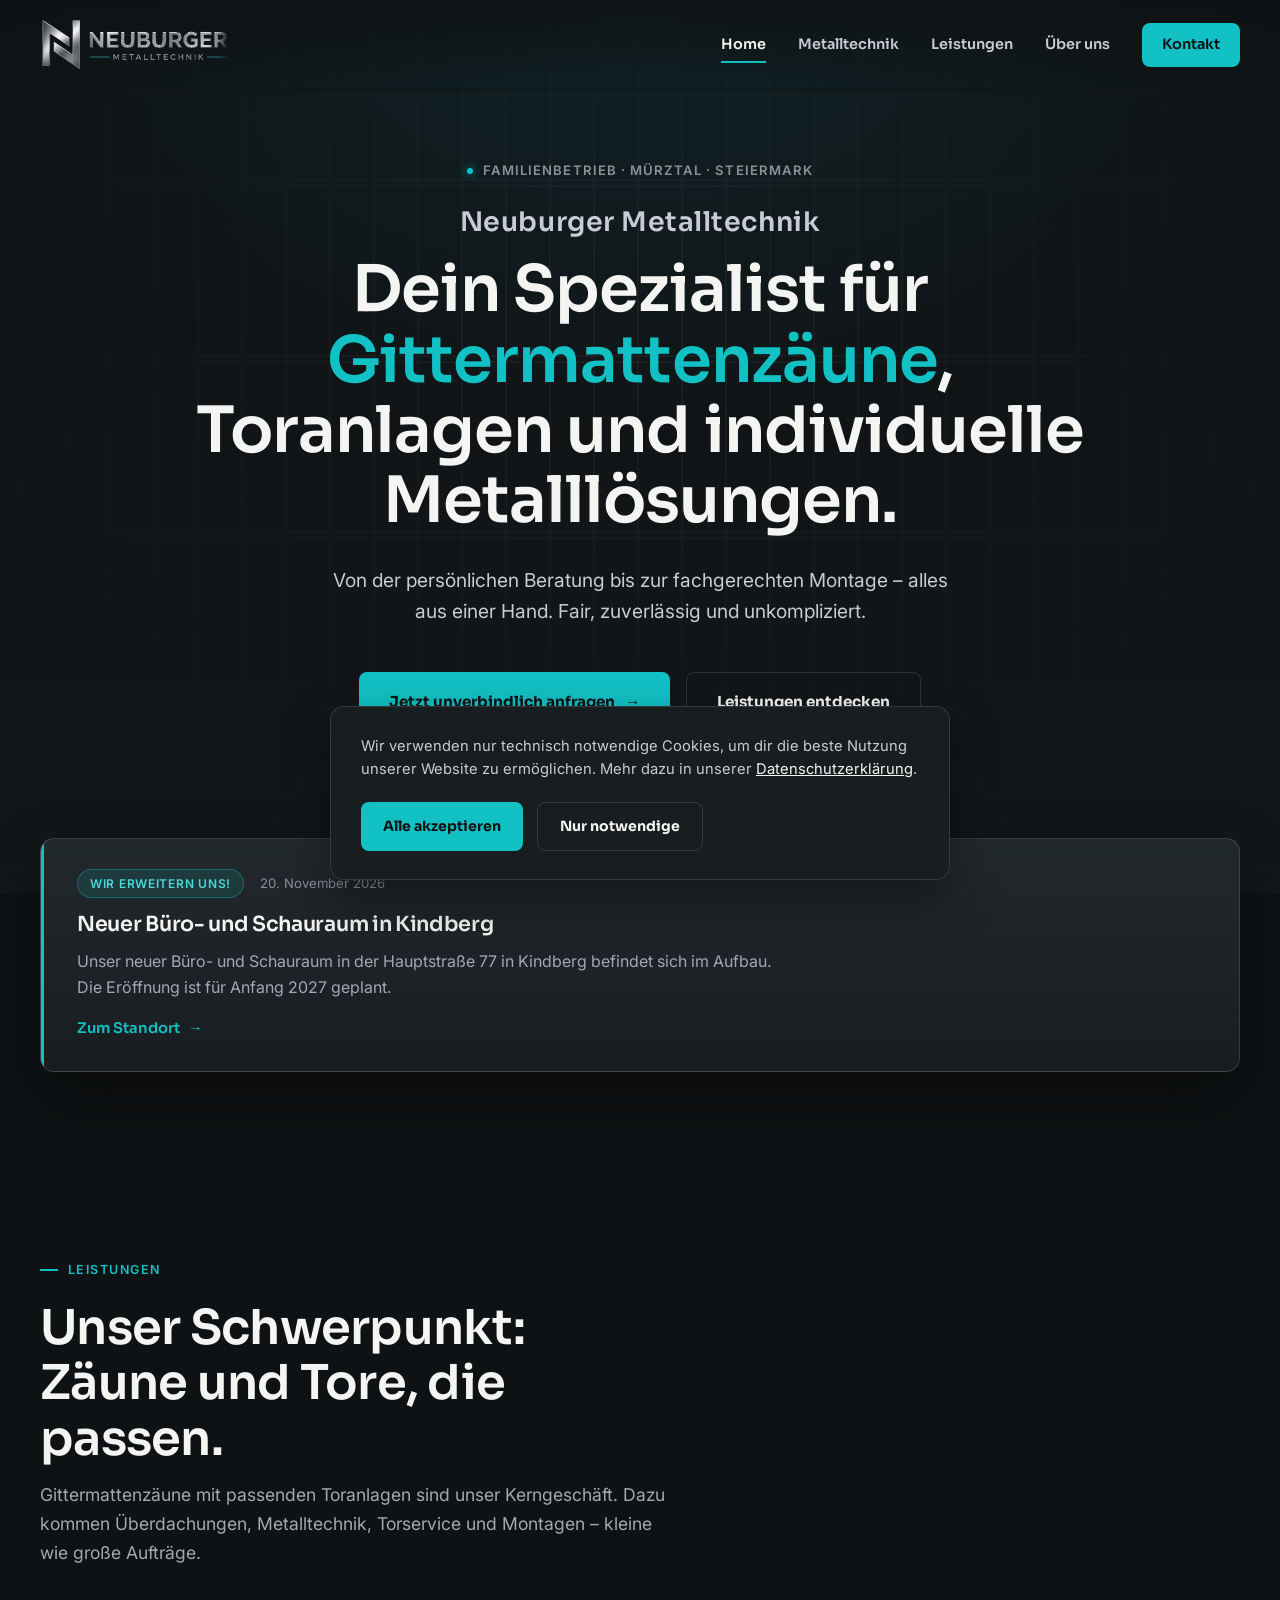
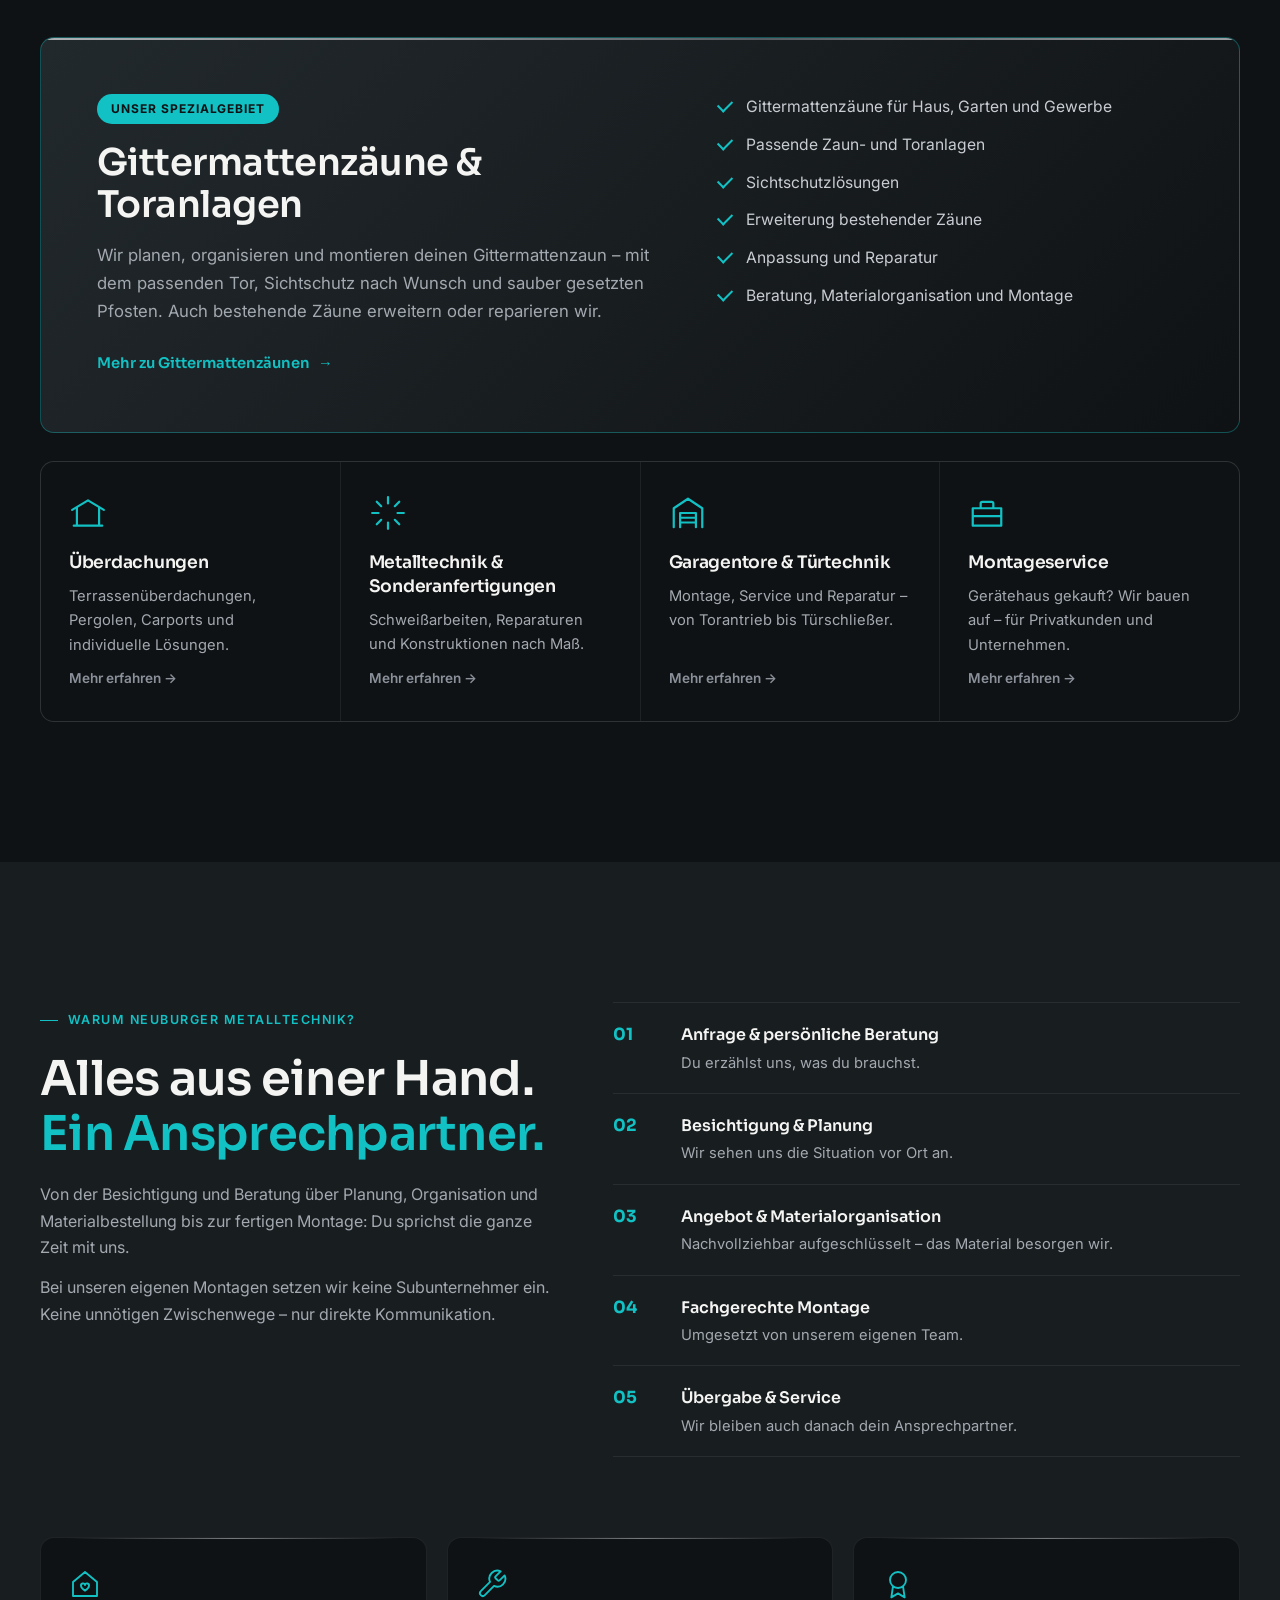
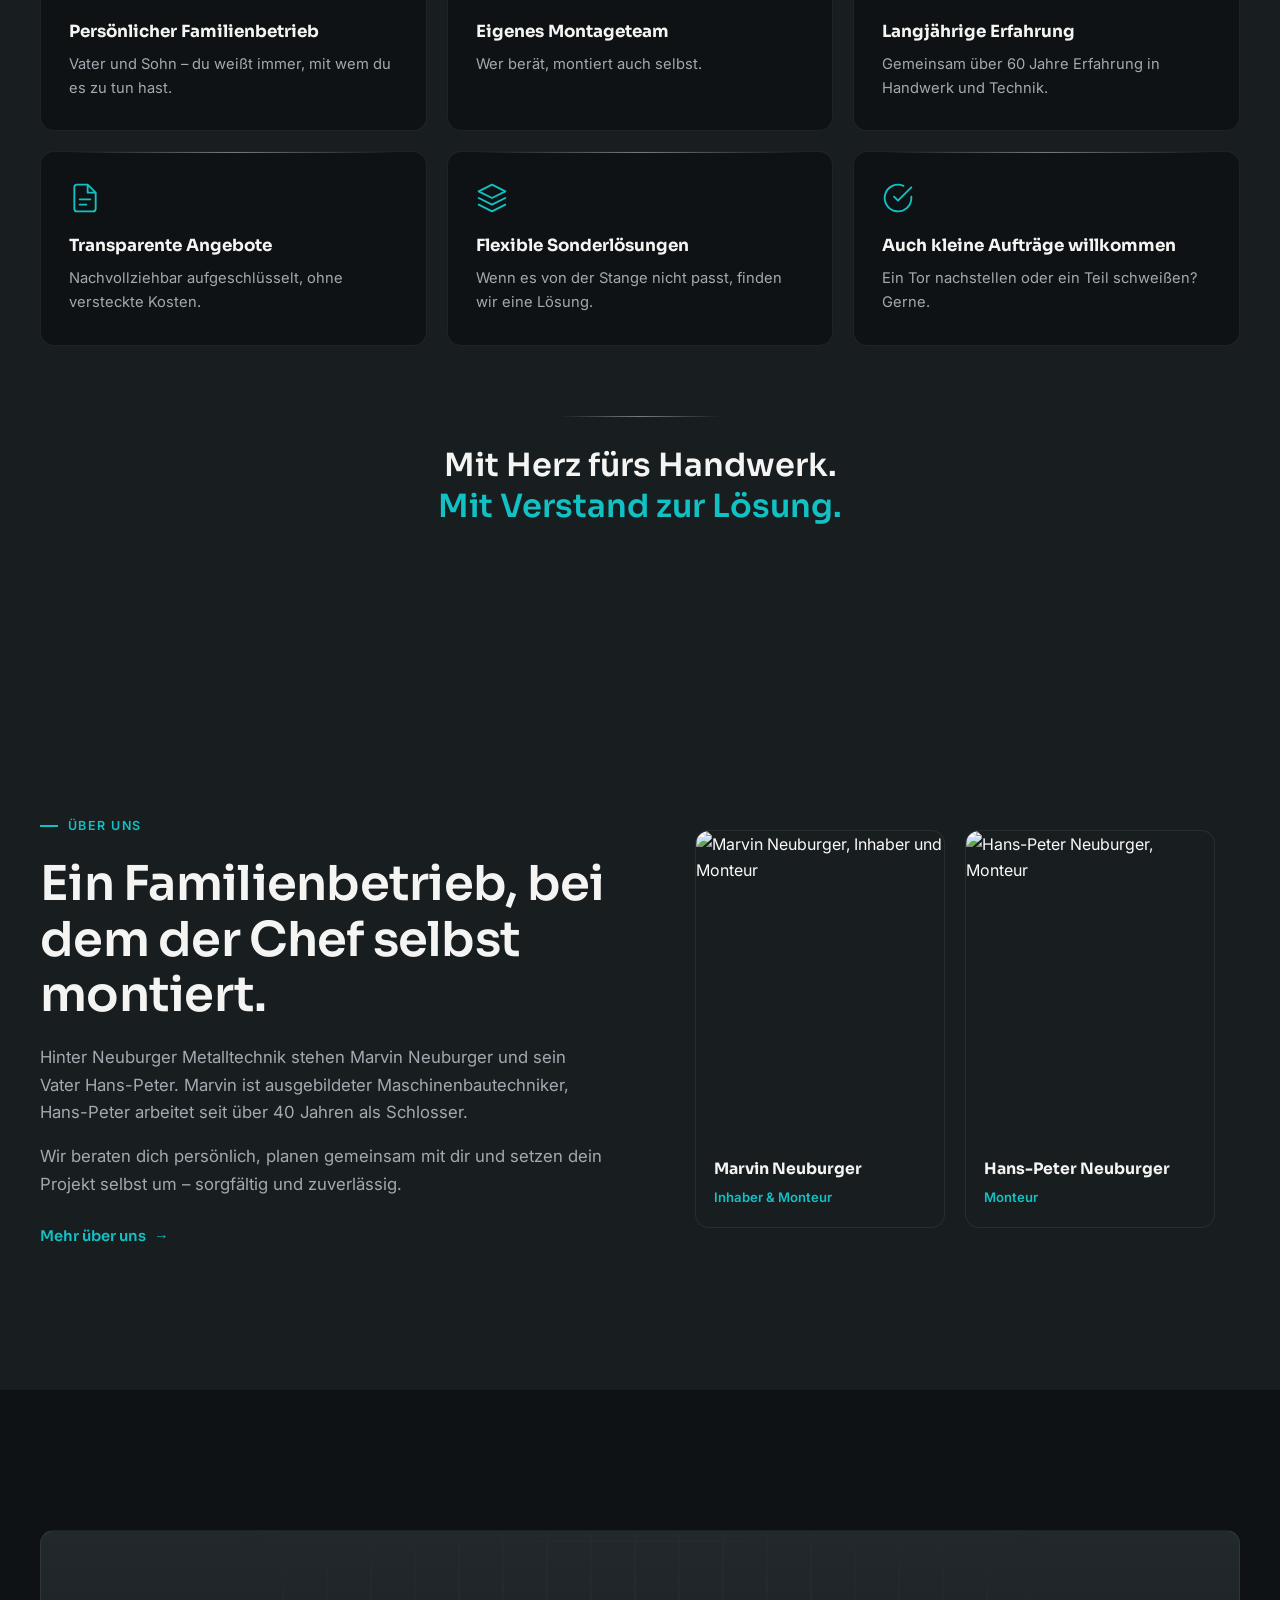
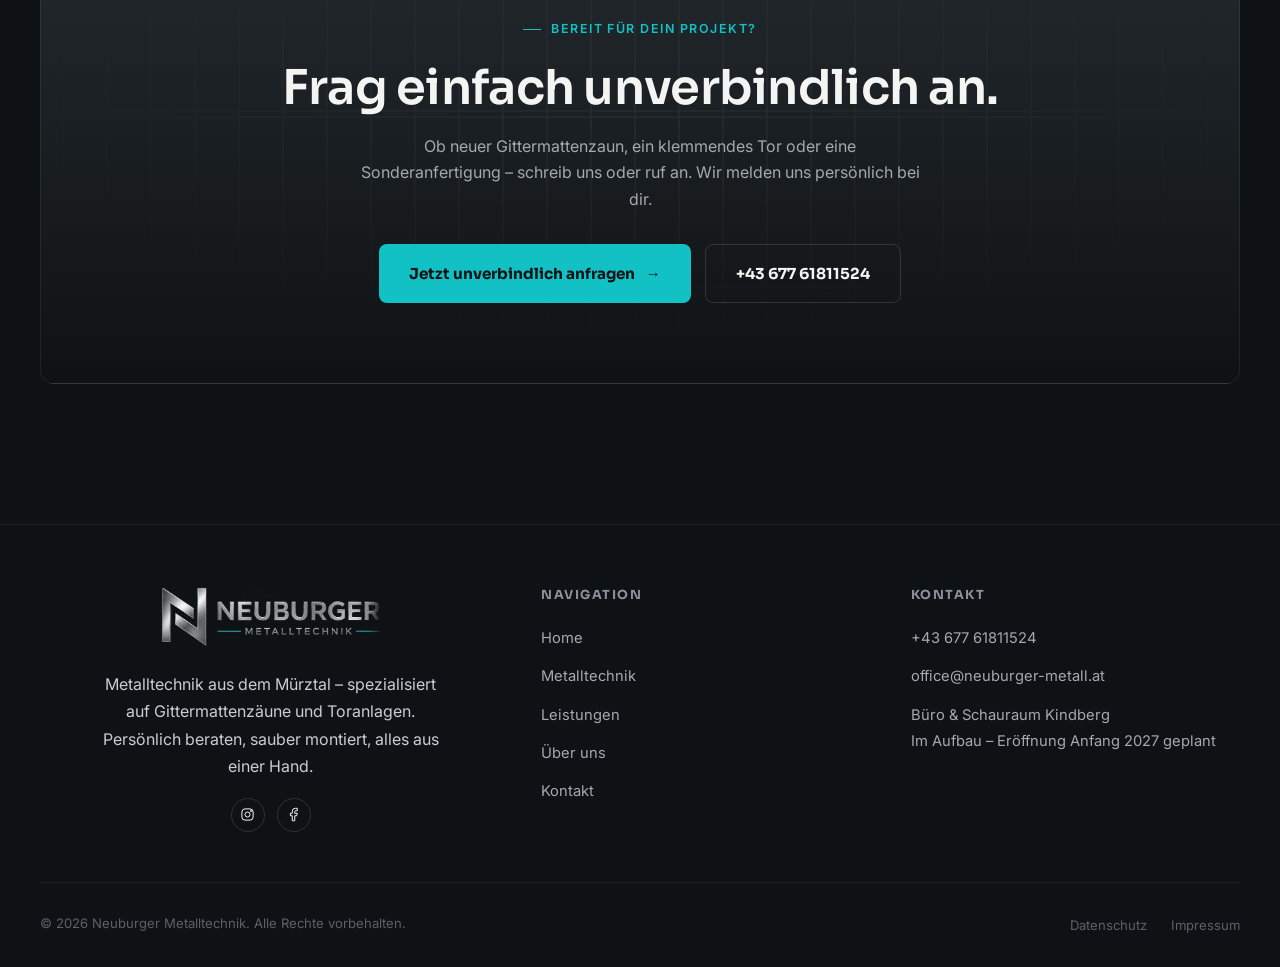
==== commit 4aafedeb: "v4.0 Projekte auskommentiert, Datenschutz, Impressum" ====
--- a/index.html
+++ b/index.html
@@ -3,16 +3,16 @@
 <head>
 <meta charset="UTF-8" />
 <meta name="viewport" content="width=device-width, initial-scale=1.0" />
-<title>Neuburger Metalltechnik | Gittermattenzäune & Toranlagen in Kindberg und im Mürztal</title>
-<meta name="description" content="Neuburger Metalltechnik aus Kindberg: Spezialist für Gittermattenzäune und Toranlagen, dazu Überdachungen, Sonderanfertigungen, Reparaturen und Montage. Persönlich betreut – alles aus einer Hand." />
+<title>Neuburger Metalltechnik | Gittermattenzäune & Toranlagen im Mürztal</title>
+<meta name="description" content="Neuburger Metalltechnik aus dem Mürztal: Spezialist für Gittermattenzäune und Toranlagen, dazu Überdachungen, Sonderanfertigungen, Reparaturen und Montage. Persönlich betreut – alles aus einer Hand." />
 <meta name="theme-color" content="#0f1214" />
 <link rel="icon" href="favicon.ico" sizes="any" />
 <link rel="icon" type="image/png" href="images/favicon-192.png" sizes="192x192" />
 <link rel="apple-touch-icon" href="images/apple-touch-icon.png" />
 <meta property="og:type" content="website" />
 <meta property="og:site_name" content="Neuburger Metalltechnik" />
-<meta property="og:title" content="Neuburger Metalltechnik | Gittermattenzäune & Toranlagen in Kindberg und im Mürztal" />
-<meta property="og:description" content="Neuburger Metalltechnik aus Kindberg: Spezialist für Gittermattenzäune und Toranlagen, dazu Überdachungen, Sonderanfertigungen, Reparaturen und Montage. Persönlich betreut – alles aus einer Hand." />
+<meta property="og:title" content="Neuburger Metalltechnik | Gittermattenzäune & Toranlagen im Mürztal" />
+<meta property="og:description" content="Neuburger Metalltechnik aus dem Mürztal: Spezialist für Gittermattenzäune und Toranlagen, dazu Überdachungen, Sonderanfertigungen, Reparaturen und Montage. Persönlich betreut – alles aus einer Hand." />
 <meta property="og:image" content="https://www.neuburger-metall.at/images/og-neuburger-metalltechnik.jpg" />
 
 <link rel="preconnect" href="https://fonts.googleapis.com">
@@ -36,7 +36,7 @@
         <li><a href="metalltechnik.html">Metalltechnik</a></li>
         <li><a href="leistungen.html">Leistungen</a></li>
         <li><a href="ueber-uns.html">Über uns</a></li>
-        <li><a href="projekte.html">Projekte</a></li>
+        <!-- Projekte vorübergehend ausgeblendet: <li><a href="projekte.html">Projekte</a></li> -->
         <li><a href="kontakt.html" class="nav-cta">Kontakt</a></li>
       </ul>
       <div class="nav-menu-footer">
@@ -57,14 +57,14 @@
   <section class="hero mesh-bg">
     <div class="container hero-grid">
       <div class="reveal">
-        <div class="hero-tag"><span class="dot"></span> Familienbetrieb · Kindberg · Mürztal</div>
+        <div class="hero-tag"><span class="dot"></span> Familienbetrieb · Mürztal · Steiermark</div>
         <h1><span class="brand-line">Neuburger Metalltechnik</span>Dein Spezialist für <span>Gittermattenzäune</span>, Toranlagen und individuelle Metalllösungen.</h1>
         <p class="lead">Von der persönlichen Beratung bis zur fachgerechten Montage – alles aus einer Hand. Fair, zuverlässig und unkompliziert.</p>
         <div class="hero-actions">
           <a href="kontakt.html" class="btn primary">Jetzt unverbindlich anfragen <span class="btn-arrow">→</span></a>
           <a href="leistungen.html" class="btn secondary">Leistungen entdecken</a>
         </div>
-        <p class="hero-region">Im Einsatz in <strong>Kindberg</strong>, im <strong>Mürztal</strong> und im gesamten <strong>Bezirk Bruck-Mürzzuschlag</strong>.</p>
+        <p class="hero-region">Im Einsatz im <strong>Mürztal</strong> und im gesamten <strong>Bezirk Bruck-Mürzzuschlag</strong>.</p>
       </div>
     </div>
   </section>
@@ -199,7 +199,8 @@
     </div>
   </section>
 
-  <!-- ===== 5. AUSGEWÄHLTE PROJEKTE (Inhalte aus content/projekte.json) ===== -->
+  <!-- ===== 5. AUSGEWÄHLTE PROJEKTE (Inhalte aus content/projekte.json) =====
+       Vorübergehend ausgeblendet, bis Referenzen vorliegen. Zum Einblenden diesen Kommentar entfernen.
   <section class="section" data-projects-section hidden>
     <div class="container">
       <div class="section-head reveal">
@@ -211,6 +212,7 @@
       <p style="margin-top:32px;"><a href="projekte.html" class="text-link">Alle Projekte ansehen <span aria-hidden="true">→</span></a></p>
     </div>
   </section>
+  -->
 
   <!-- ===== 6. ÜBER UNS ===== -->
   <section class="section alt">
@@ -290,7 +292,7 @@
           <li><a href="metalltechnik.html">Metalltechnik</a></li>
           <li><a href="leistungen.html">Leistungen</a></li>
           <li><a href="ueber-uns.html">Über uns</a></li>
-          <li><a href="projekte.html">Projekte</a></li>
+          <!-- Projekte vorübergehend ausgeblendet: <li><a href="projekte.html">Projekte</a></li> -->
           <li><a href="kontakt.html">Kontakt</a></li>
         </ul>
       </div>
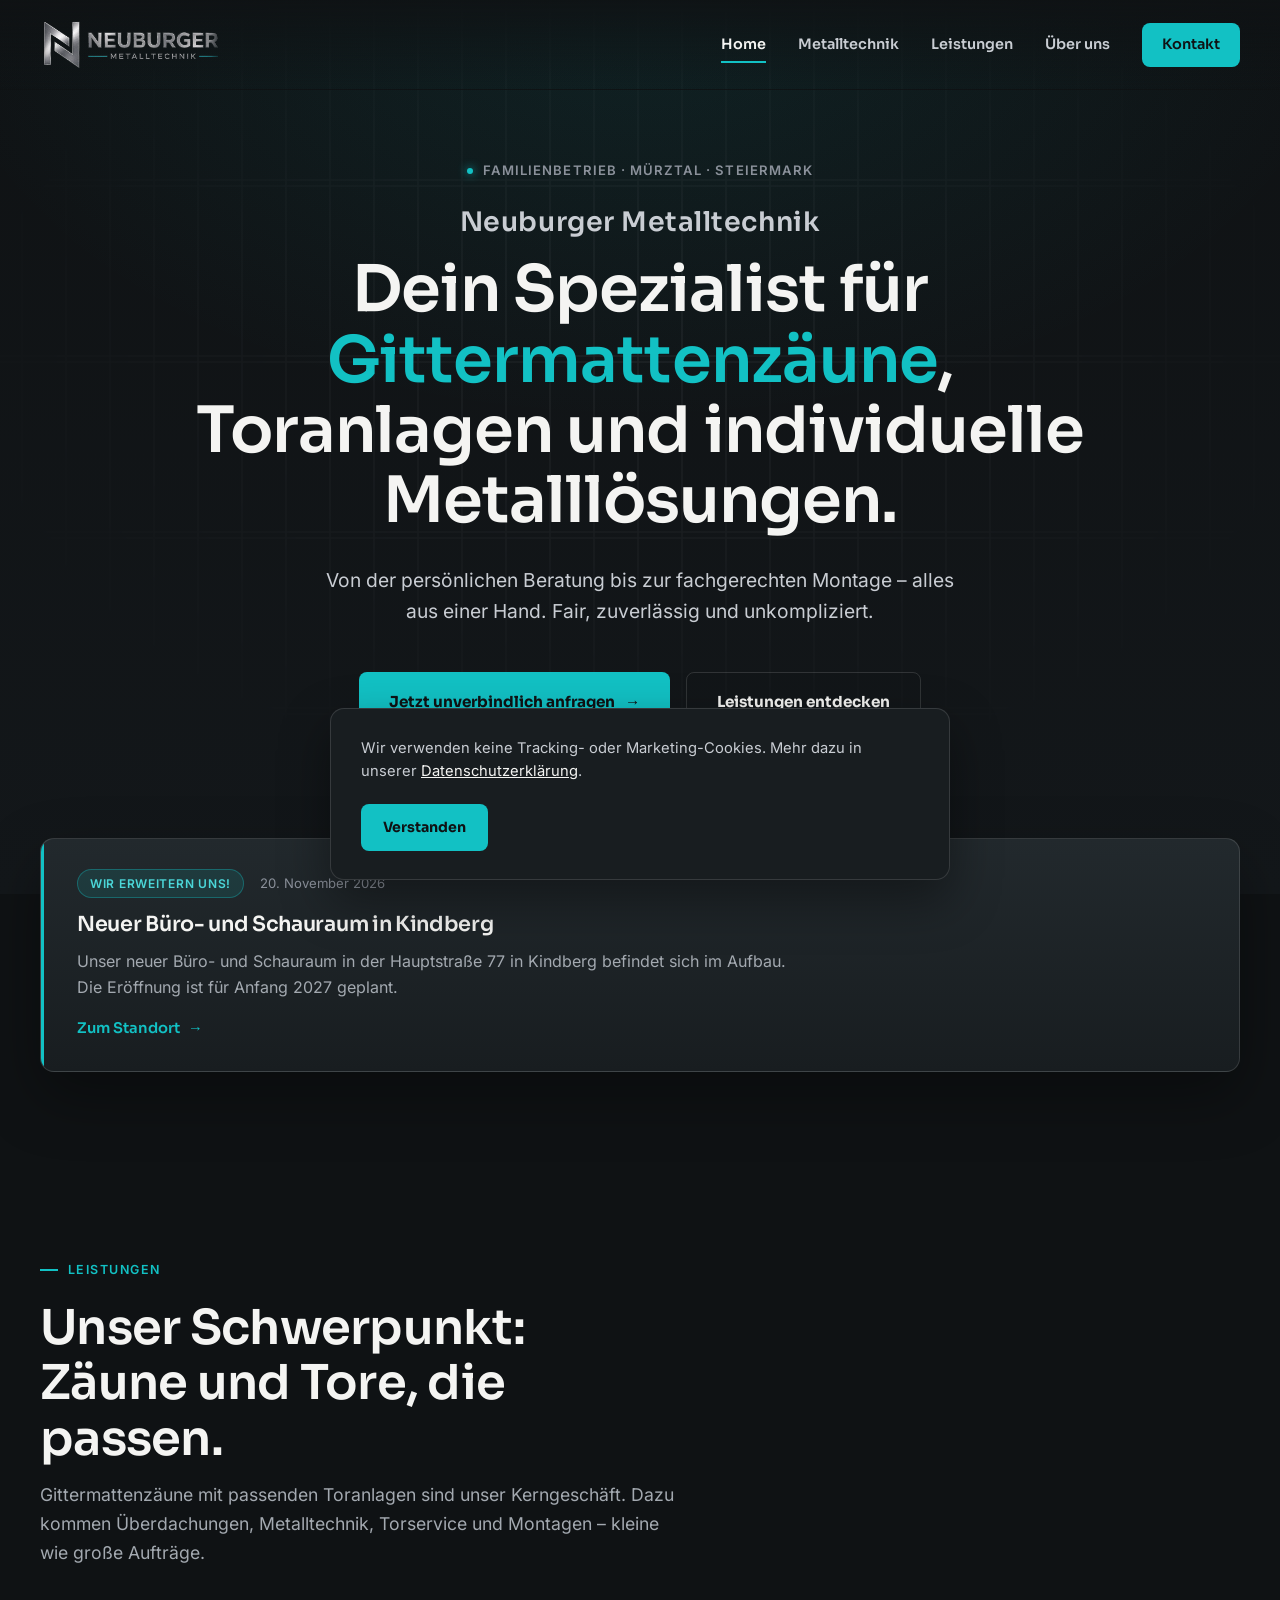
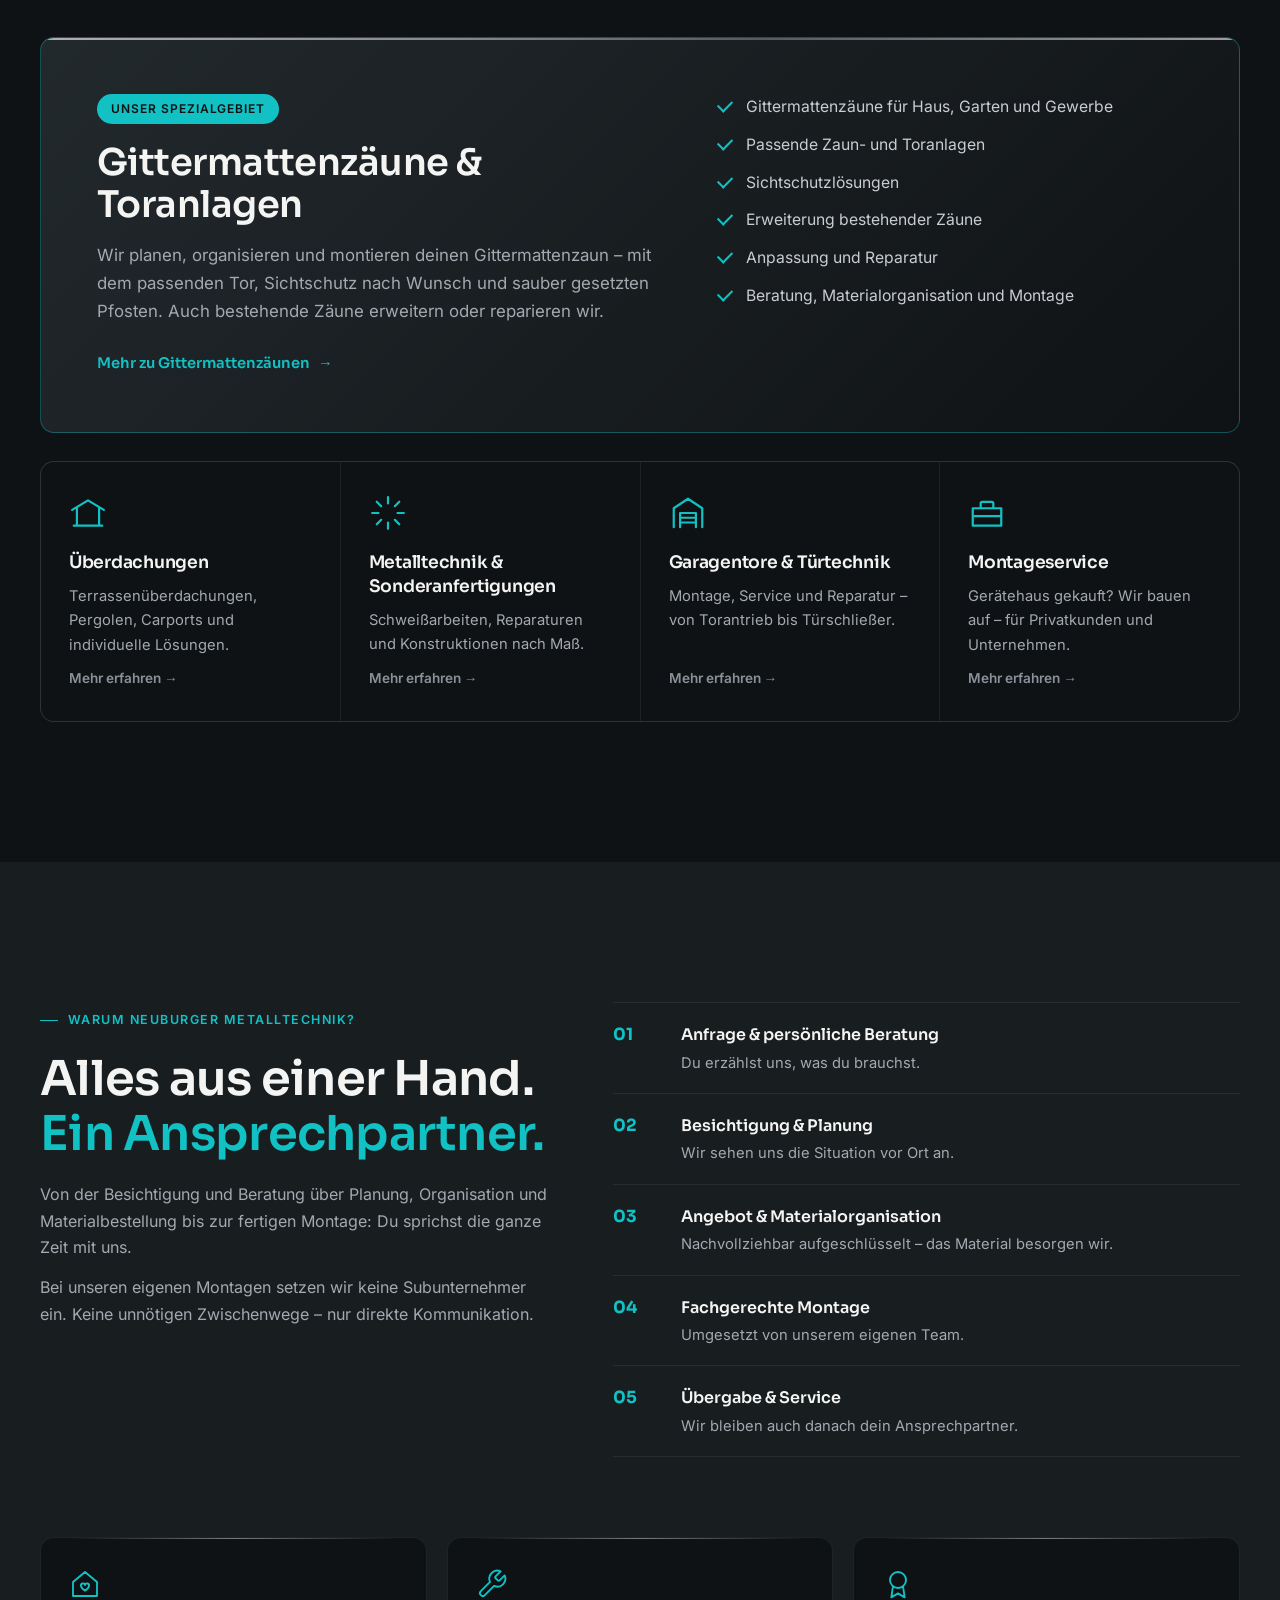
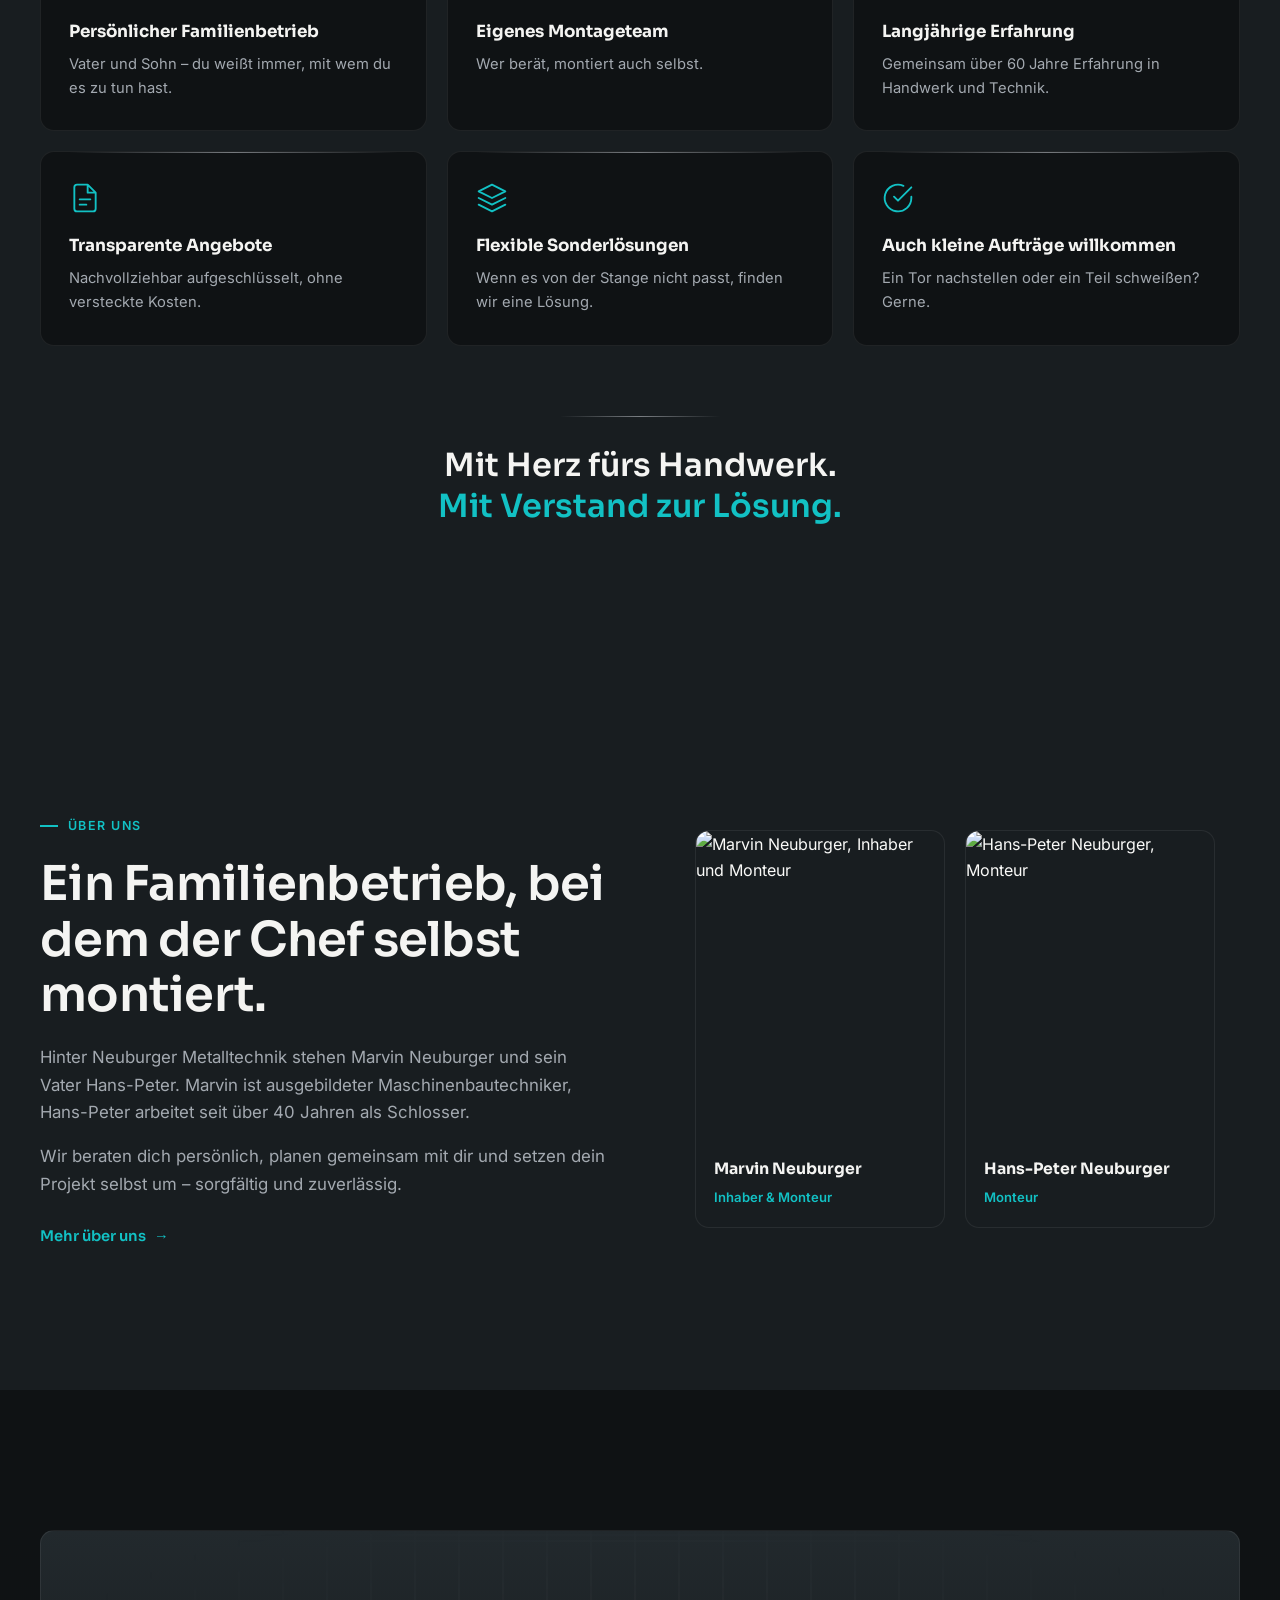
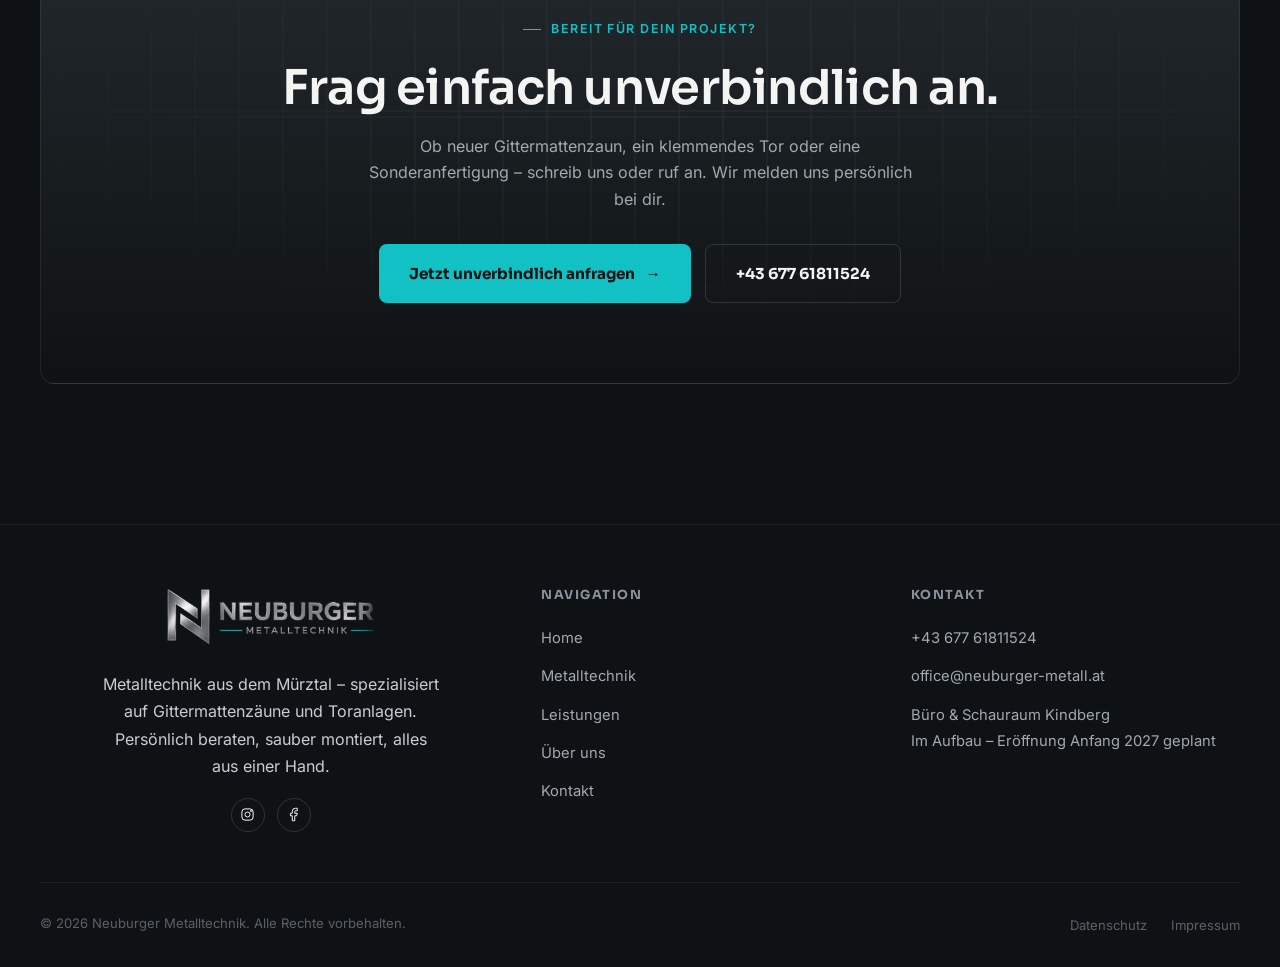
==== commit c7364a33: "v5.0 Datenschutz, Feinschliff" ====
--- a/index.html
+++ b/index.html
@@ -15,9 +15,8 @@
 <meta property="og:description" content="Neuburger Metalltechnik aus dem Mürztal: Spezialist für Gittermattenzäune und Toranlagen, dazu Überdachungen, Sonderanfertigungen, Reparaturen und Montage. Persönlich betreut – alles aus einer Hand." />
 <meta property="og:image" content="https://www.neuburger-metall.at/images/og-neuburger-metalltechnik.jpg" />
 
-<link rel="preconnect" href="https://fonts.googleapis.com">
-<link rel="preconnect" href="https://fonts.gstatic.com" crossorigin>
-<link href="https://fonts.googleapis.com/css2?family=Sora:wght@500;600;700&family=Inter:wght@400;500;600&display=swap" rel="stylesheet">
+<link rel="preload" href="fonts/sora-latin.woff2" as="font" type="font/woff2" crossorigin>
+<link rel="preload" href="fonts/inter-latin.woff2" as="font" type="font/woff2" crossorigin>
 
 <link rel="stylesheet" href="css/style.css" />
 </head>
@@ -27,7 +26,7 @@
 <header class="header" id="header">
   <div class="container nav">
     <a href="index.html" class="logo-link" aria-label="Neuburger Metalltechnik – zur Startseite">
-      <img src="images/logo-neuburger-metalltechnik.png" alt="Neuburger Metalltechnik" width="640" height="183">
+      <img src="images/logo-neuburger-metalltechnik.png" alt="Neuburger Metalltechnik" width="680" height="202">
     </a>
 
     <nav class="nav-menu" id="navMenu" aria-label="Hauptnavigation">
@@ -273,7 +272,7 @@
   <div class="container">
     <div class="footer-top">
       <div class="footer-brand">
-        <img src="images/logo-neuburger-metalltechnik.png" alt="Neuburger Metalltechnik" width="640" height="183" loading="lazy">
+        <img src="images/logo-neuburger-metalltechnik.png" alt="Neuburger Metalltechnik" width="680" height="202" loading="lazy">
         <p>Metalltechnik aus dem Mürztal – spezialisiert auf Gittermattenzäune und Toranlagen. Persönlich beraten, sauber montiert, alles aus einer Hand.</p>
         <div class="footer-social" style="margin-top:18px;">
           <a href="https://www.instagram.com/neuburger_metalltechnik/" aria-label="Instagram" target="_blank" rel="noopener">
@@ -319,10 +318,9 @@
 </footer>
 
 <div class="cookie-banner" id="cookieBanner">
-  <p>Wir verwenden nur technisch notwendige Cookies, um dir die beste Nutzung unserer Website zu ermöglichen. Mehr dazu in unserer <a href="datenschutz.html">Datenschutzerklärung</a>.</p>
+  <p>Wir verwenden keine Tracking- oder Marketing-Cookies. Mehr dazu in unserer <a href="datenschutz.html">Datenschutzerklärung</a>.</p>
   <div class="cookie-actions">
-    <button type="button" class="btn primary" id="cookieAccept">Alle akzeptieren</button>
-    <button type="button" class="btn secondary" id="cookieDecline">Nur notwendige</button>
+    <button type="button" class="btn primary" id="cookieAccept">Verstanden</button>
   </div>
 </div>
 
--- a/css/style.css
+++ b/css/style.css
@@ -1,6 +1,7 @@
 /* ===================================================================
    NEUBURGER METALLTECHNIK — Premium Industrial Stylesheet
    Aufbau:
+   0. Schriften (lokal)
    1. Variablen & Reset
    2. Typografie
    3. Layout-Hilfen
@@ -19,6 +20,45 @@
    16. Überarbeitung 11/2026 (mobiles Menü, News, Leistungen,
        Metalltechnik, Kontakt, Projekte, Bewertungen)
 =================================================================== */
+
+
+/* ===================== 0. SCHRIFTEN (lokal gehostet, SIL Open Font License) ===================== */
+
+@font-face {
+  font-family: "Sora";
+  font-style: normal;
+  font-weight: 500 700;
+  font-display: swap;
+  src: url("../fonts/sora-latin-ext.woff2") format("woff2");
+  unicode-range: U+0100-02BA, U+02BD-02C5, U+02C7-02CC, U+02CE-02D7, U+02DD-02FF, U+0304, U+0308, U+0329, U+1D00-1DBF, U+1E00-1E9F, U+1EF2-1EFF, U+2020, U+20A0-20AB, U+20AD-20C4, U+2113, U+2C60-2C7F, U+A720-A7FF;
+}
+
+@font-face {
+  font-family: "Sora";
+  font-style: normal;
+  font-weight: 500 700;
+  font-display: swap;
+  src: url("../fonts/sora-latin.woff2") format("woff2");
+  unicode-range: U+0000-00FF, U+0131, U+0152-0153, U+02BB-02BC, U+02C6, U+02DA, U+02DC, U+0304, U+0308, U+0329, U+2000-206F, U+20AC, U+2122, U+2191, U+2193, U+2212, U+2215, U+FEFF, U+FFFD;
+}
+
+@font-face {
+  font-family: "Inter";
+  font-style: normal;
+  font-weight: 400 600;
+  font-display: swap;
+  src: url("../fonts/inter-latin-ext.woff2") format("woff2");
+  unicode-range: U+0100-02BA, U+02BD-02C5, U+02C7-02CC, U+02CE-02D7, U+02DD-02FF, U+0304, U+0308, U+0329, U+1D00-1DBF, U+1E00-1E9F, U+1EF2-1EFF, U+2020, U+20A0-20AB, U+20AD-20C4, U+2113, U+2C60-2C7F, U+A720-A7FF;
+}
+
+@font-face {
+  font-family: "Inter";
+  font-style: normal;
+  font-weight: 400 600;
+  font-display: swap;
+  src: url("../fonts/inter-latin.woff2") format("woff2");
+  unicode-range: U+0000-00FF, U+0131, U+0152-0153, U+02BB-02BC, U+02C6, U+02DA, U+02DC, U+0304, U+0308, U+0329, U+2000-206F, U+20AC, U+2122, U+2191, U+2193, U+2212, U+2215, U+FEFF, U+FFFD;
+}
 
 
 /* ===================== 1. VARIABLEN & RESET ===================== */
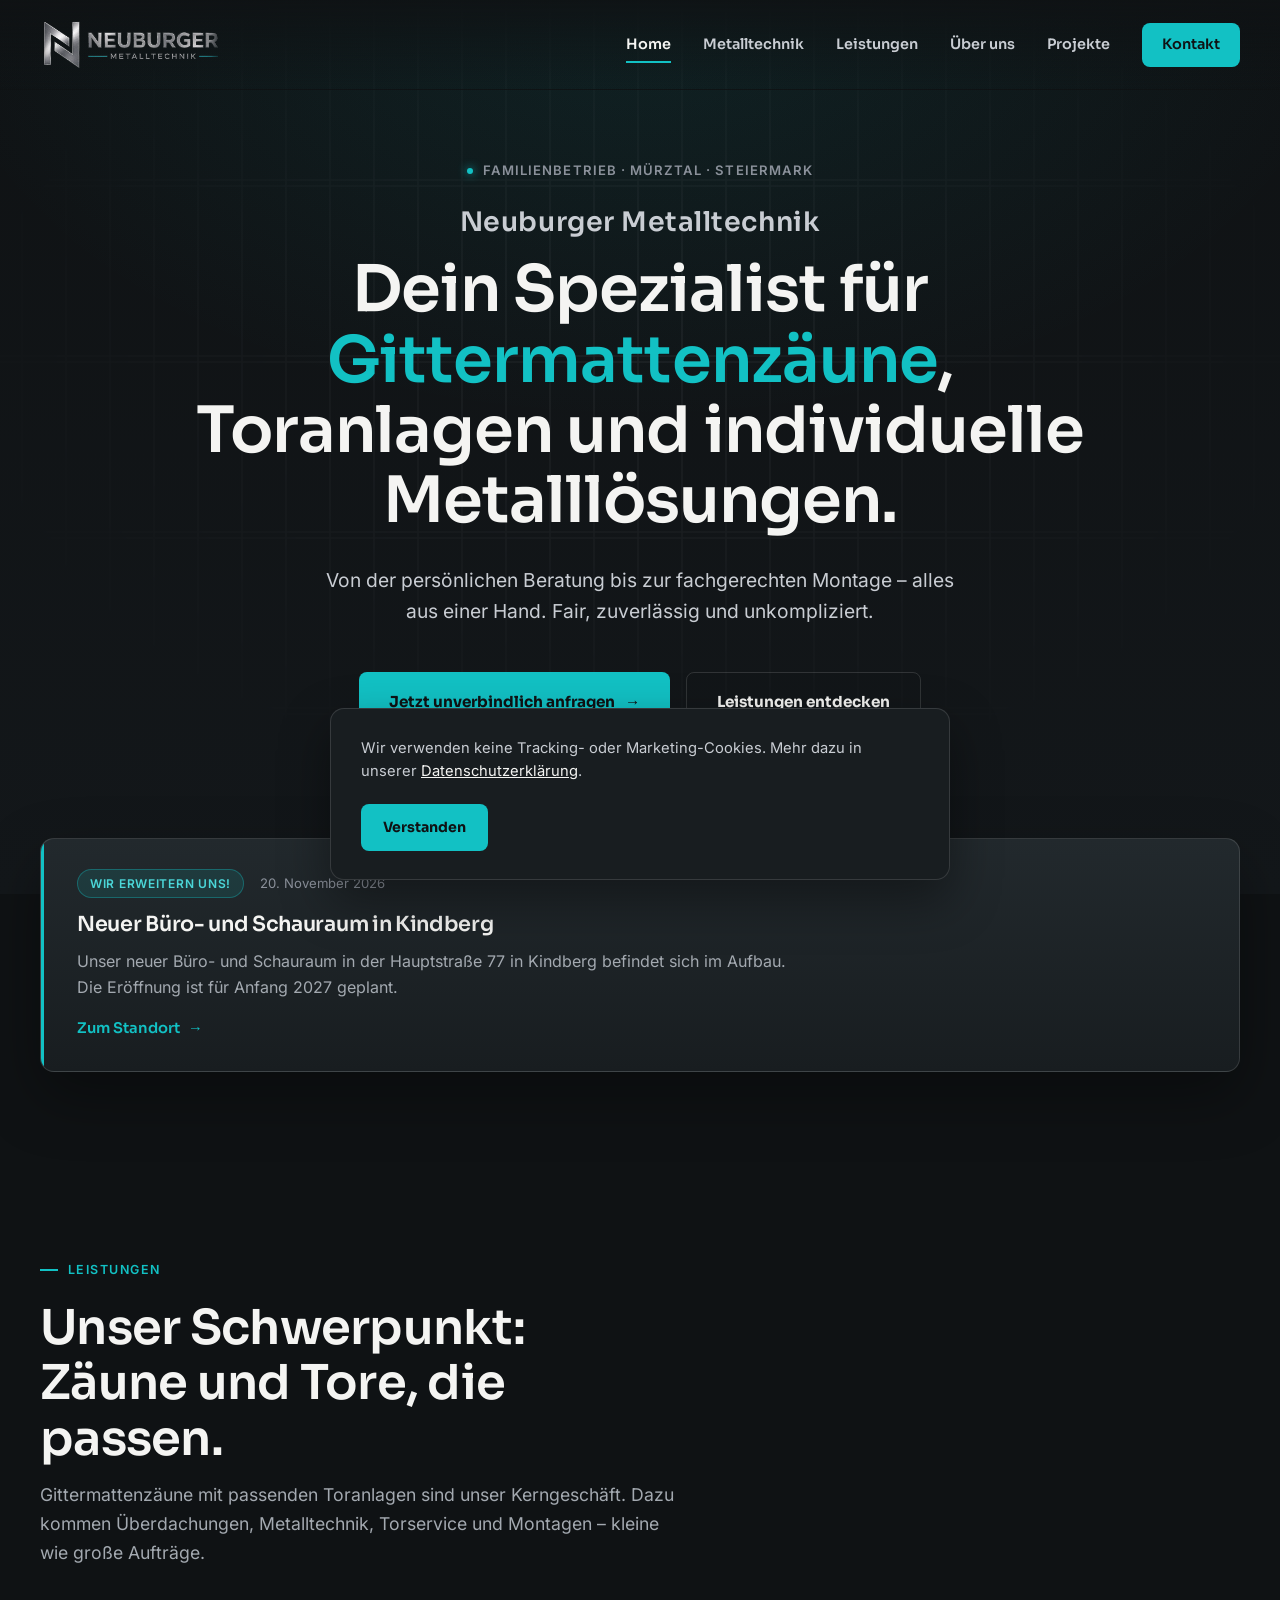
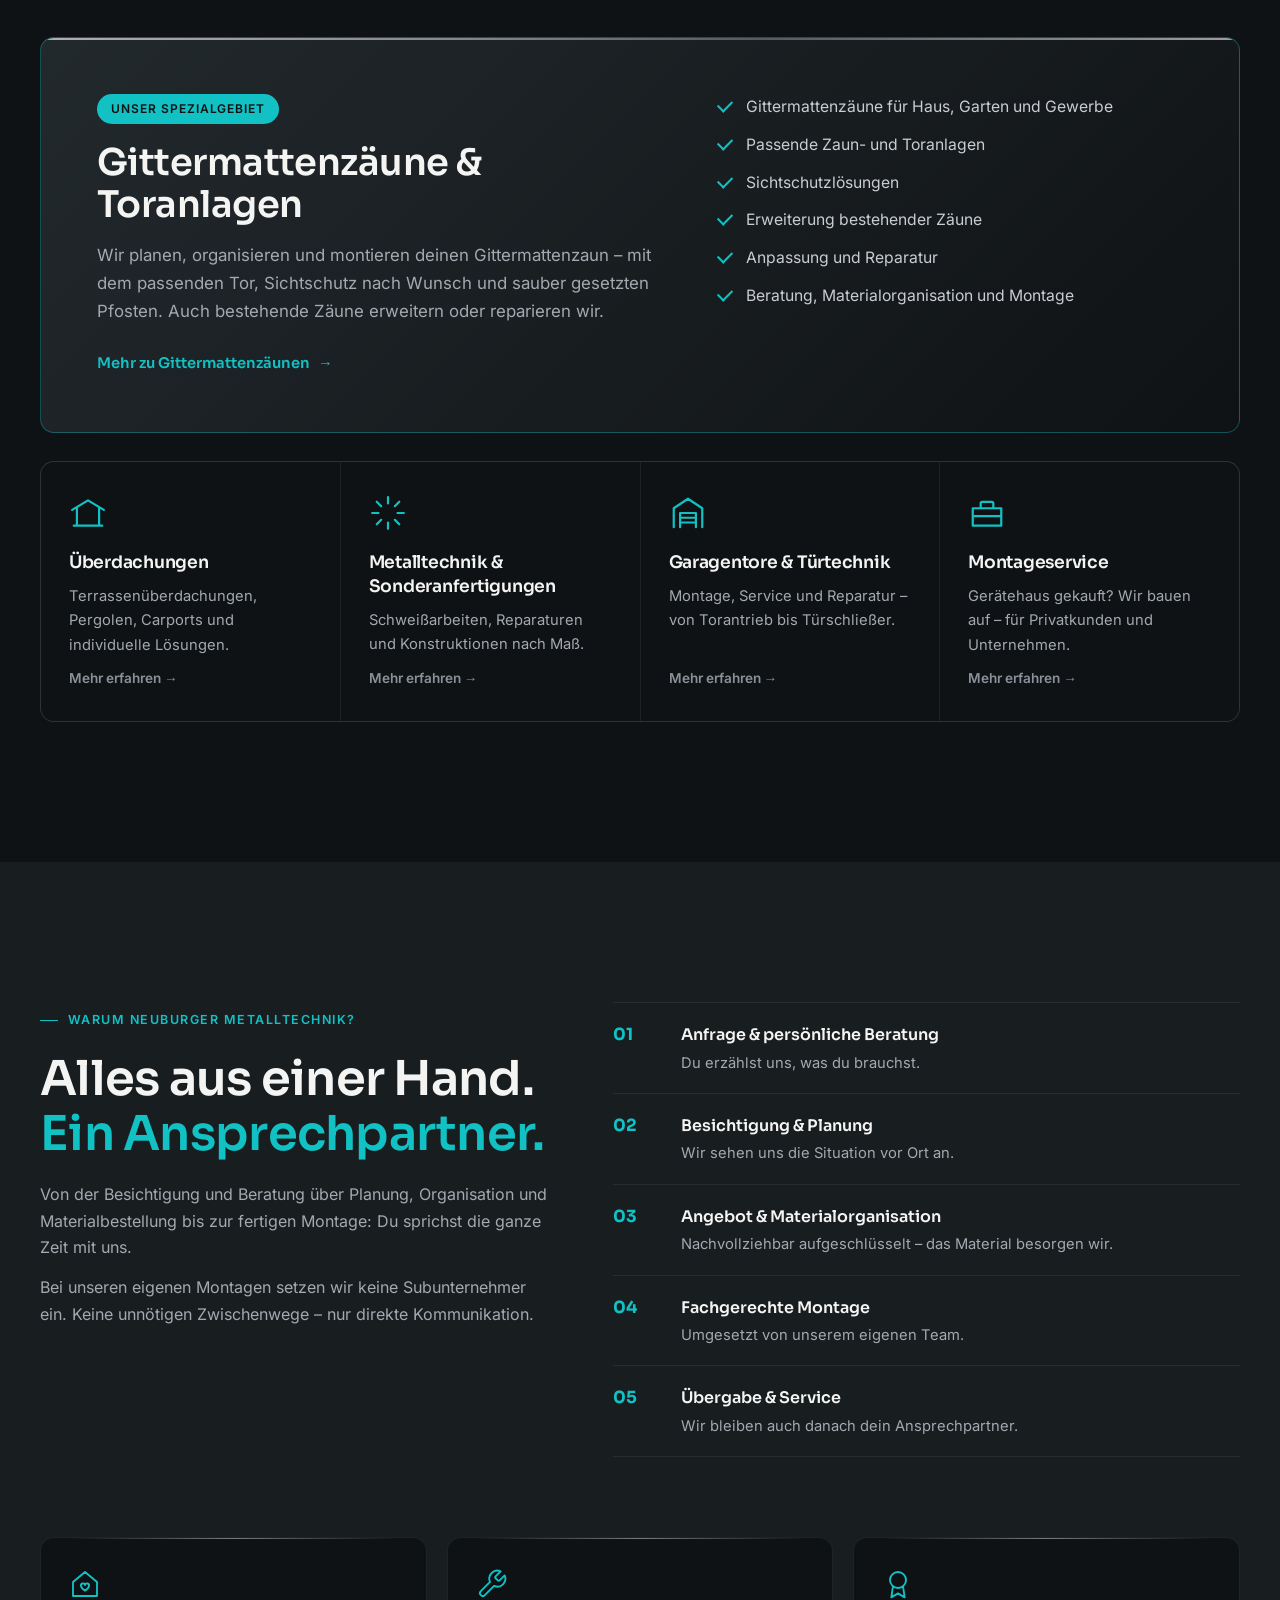
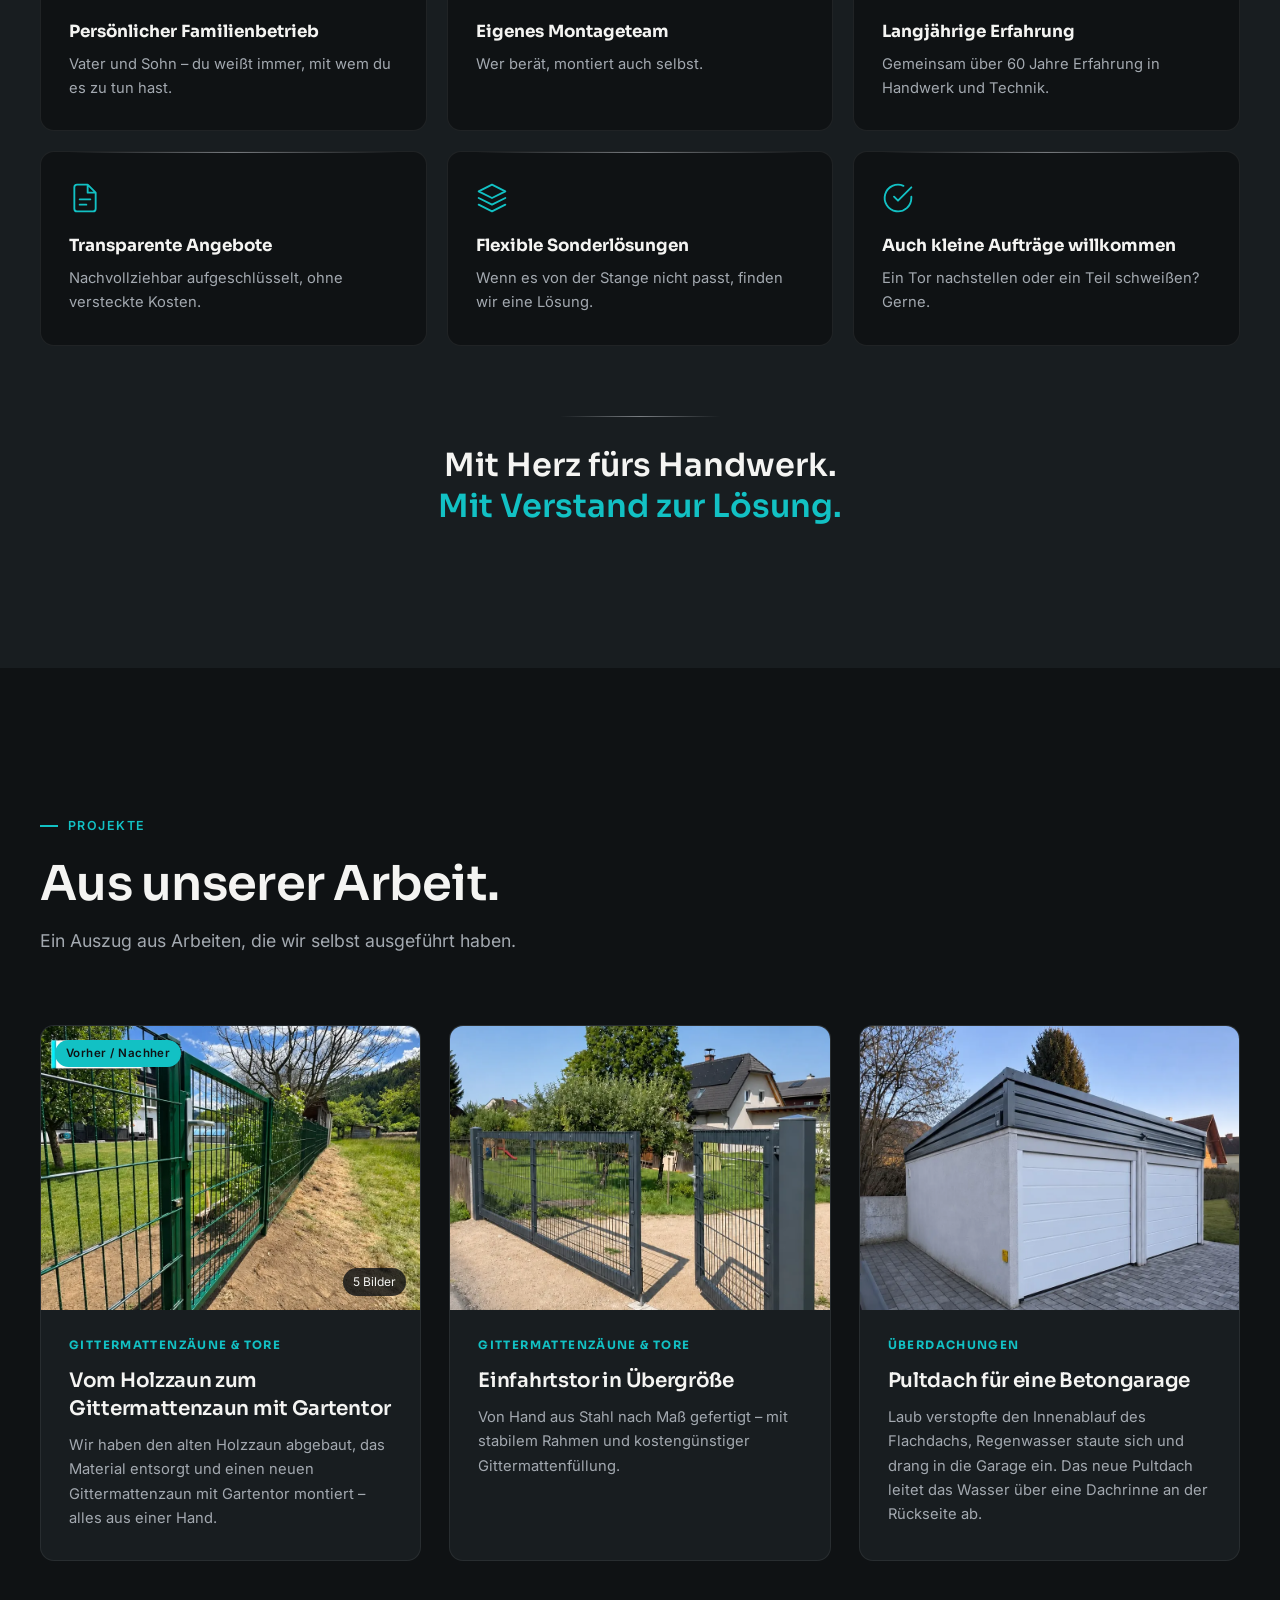
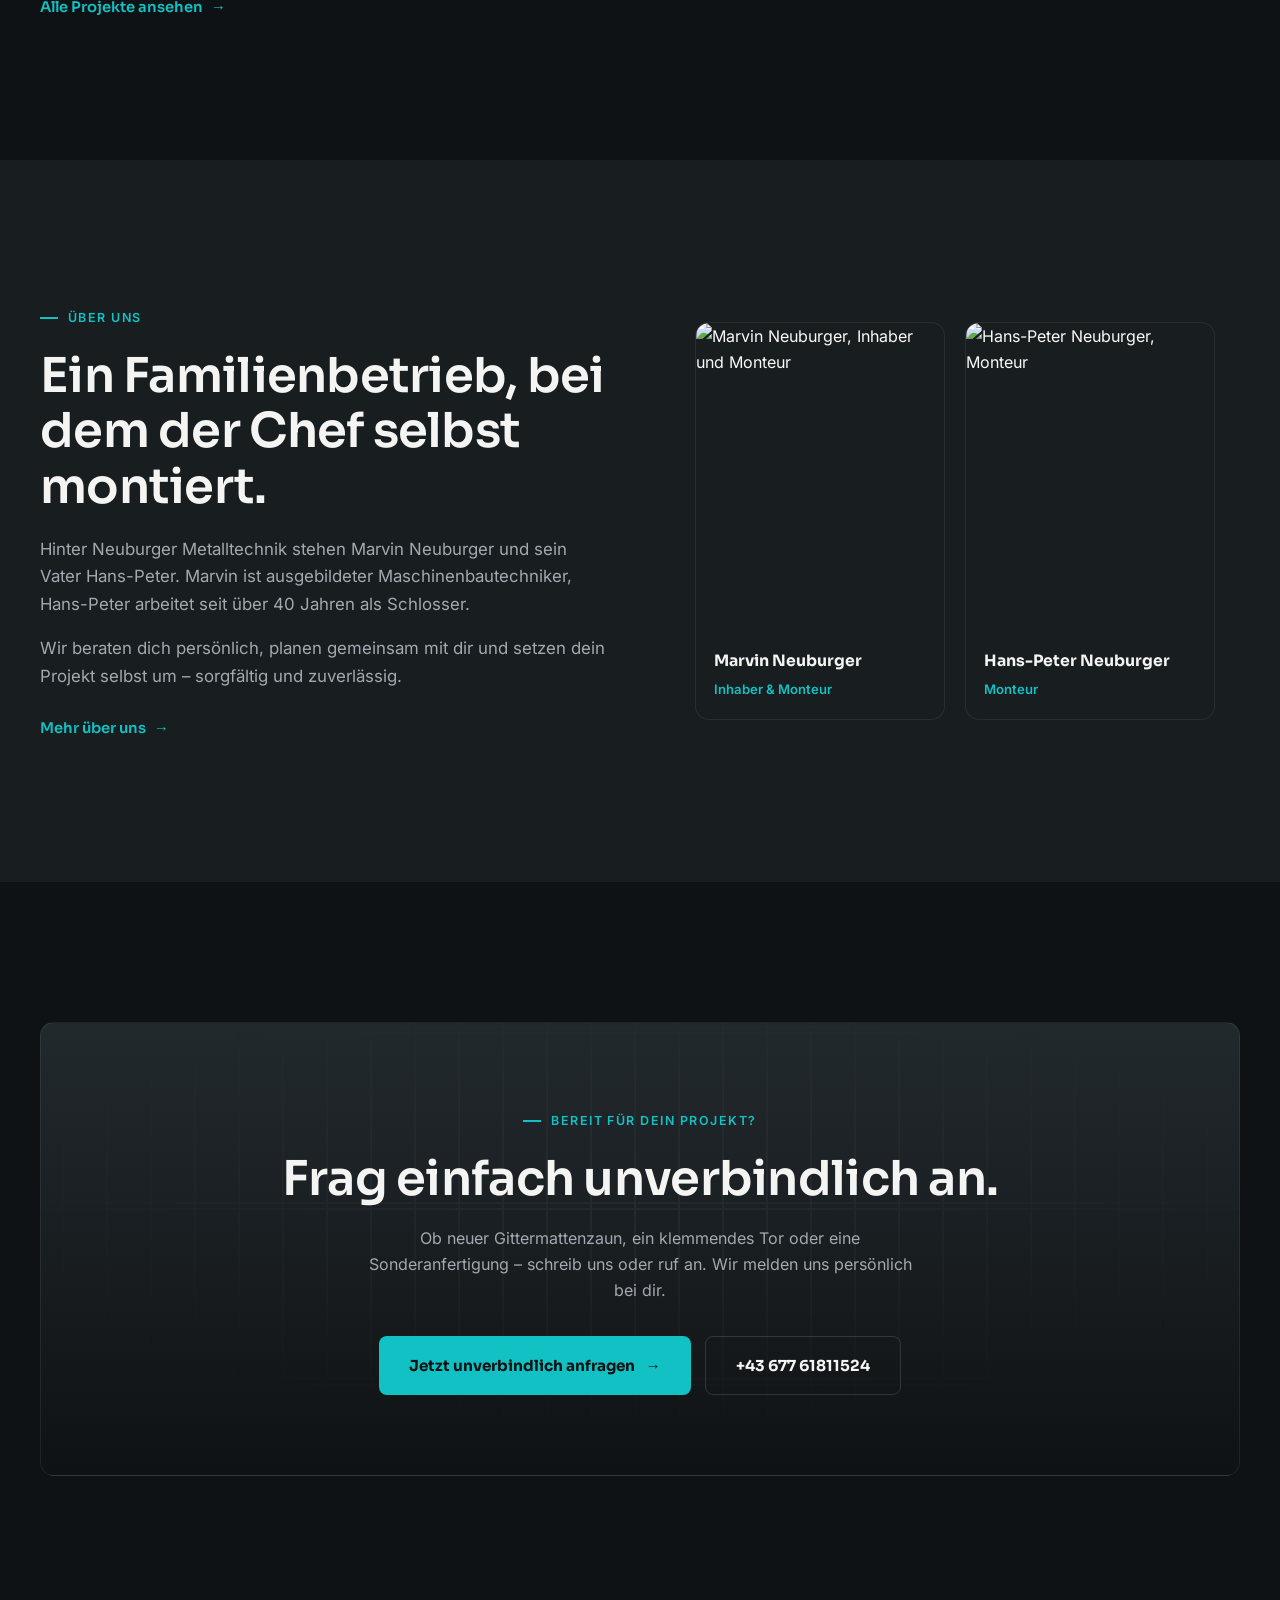
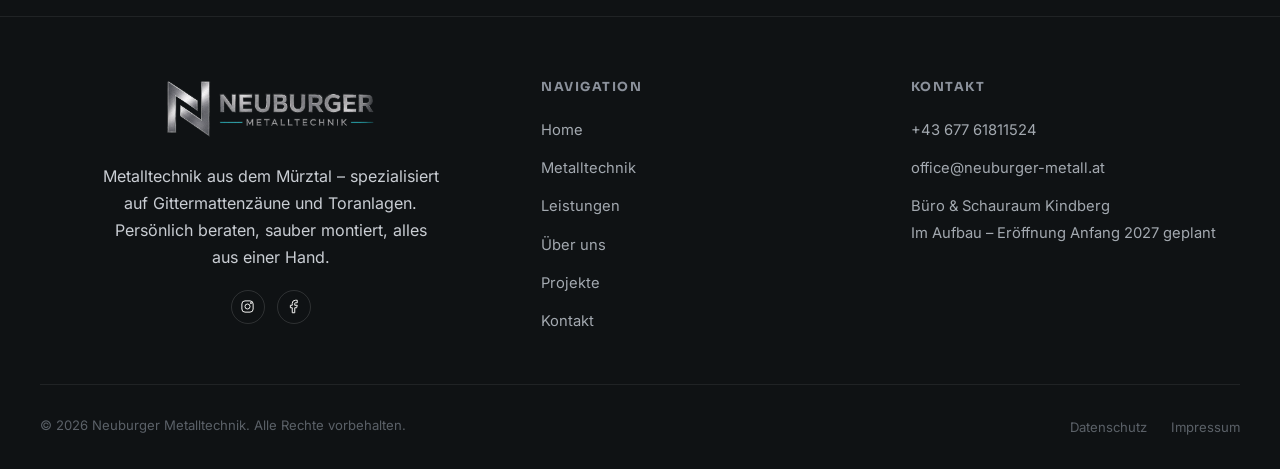
==== commit 3d10b2b5: "v6.0 Projekte" ====
--- a/index.html
+++ b/index.html
@@ -35,7 +35,7 @@
         <li><a href="metalltechnik.html">Metalltechnik</a></li>
         <li><a href="leistungen.html">Leistungen</a></li>
         <li><a href="ueber-uns.html">Über uns</a></li>
-        <!-- Projekte vorübergehend ausgeblendet: <li><a href="projekte.html">Projekte</a></li> -->
+        <li><a href="projekte.html">Projekte</a></li>
         <li><a href="kontakt.html" class="nav-cta">Kontakt</a></li>
       </ul>
       <div class="nav-menu-footer">
@@ -198,20 +198,18 @@
     </div>
   </section>
 
-  <!-- ===== 5. AUSGEWÄHLTE PROJEKTE (Inhalte aus content/projekte.json) =====
-       Vorübergehend ausgeblendet, bis Referenzen vorliegen. Zum Einblenden diesen Kommentar entfernen.
+  <!-- ===== 5. AUSGEWÄHLTE PROJEKTE (Inhalte aus content/projekte.json, Feld "aufStartseite") ===== -->
   <section class="section" data-projects-section hidden>
     <div class="container">
       <div class="section-head reveal">
         <span class="eyebrow">Projekte</span>
         <h2>Aus unserer Arbeit.</h2>
-        <p>Ein Auszug aus ausgeführten Arbeiten. Weitere Einblicke folgen laufend.</p>
+        <p>Ein Auszug aus Arbeiten, die wir selbst ausgeführt haben.</p>
       </div>
       <div class="project-grid" data-projects="startseite" data-limit="3"></div>
       <p style="margin-top:32px;"><a href="projekte.html" class="text-link">Alle Projekte ansehen <span aria-hidden="true">→</span></a></p>
     </div>
   </section>
-  -->
 
   <!-- ===== 6. ÜBER UNS ===== -->
   <section class="section alt">
@@ -291,7 +289,7 @@
           <li><a href="metalltechnik.html">Metalltechnik</a></li>
           <li><a href="leistungen.html">Leistungen</a></li>
           <li><a href="ueber-uns.html">Über uns</a></li>
-          <!-- Projekte vorübergehend ausgeblendet: <li><a href="projekte.html">Projekte</a></li> -->
+          <li><a href="projekte.html">Projekte</a></li>
           <li><a href="kontakt.html">Kontakt</a></li>
         </ul>
       </div>
--- a/css/style.css
+++ b/css/style.css
@@ -2804,3 +2804,436 @@
     transition: none;
   }
 }
+
+
+/* ===================================================================
+   17. PROJEKTGALERIE (11/2026) — Filter, Vorher-Nachher, Großansicht
+=================================================================== */
+
+/* ---------- 17.1 Projektkarten ---------- */
+
+.project-card.is-clickable {
+  cursor: pointer;
+}
+
+.project-card.is-clickable:focus-within {
+  border-color: var(--spark);
+}
+
+.project-open {
+  all: unset;
+  cursor: pointer;
+  font: inherit;
+  color: inherit;
+}
+
+.project-open:focus-visible {
+  outline: 2px solid var(--spark);
+  outline-offset: 3px;
+  border-radius: 2px;
+}
+
+.project-card.is-clickable:hover h3 {
+  color: var(--spark-light);
+}
+
+.project-badge {
+  position: absolute;
+  left: 14px;
+  top: 14px;
+  padding: 4px 11px;
+  border-radius: 999px;
+  background: var(--spark);
+  color: var(--black);
+  font-size: 0.72rem;
+  font-weight: 700;
+  letter-spacing: 0.04em;
+}
+
+.project-card .project-photo img {
+  filter: none;
+}
+
+/* ---------- 17.2 Filter ---------- */
+
+.project-filter {
+  display: flex;
+  flex-wrap: wrap;
+  gap: 10px;
+  margin: 0 0 32px;
+}
+
+.filter-chip {
+  padding: 9px 18px;
+  border: 1px solid var(--border-strong);
+  border-radius: 999px;
+  background: transparent;
+  color: var(--steel-1);
+  font-size: 0.88rem;
+  font-weight: 500;
+  cursor: pointer;
+  transition: 0.25s ease;
+}
+
+.filter-chip:hover {
+  border-color: var(--spark);
+  color: var(--off-white);
+}
+
+.filter-chip.active {
+  background: var(--spark);
+  border-color: var(--spark);
+  color: var(--black);
+  font-weight: 600;
+}
+
+/* ---------- 17.3 Hervorgehobenes Vorher-Nachher-Projekt ---------- */
+
+#projectFeature {
+  margin-bottom: 56px;
+}
+
+.project-feature {
+  display: grid;
+  grid-template-columns: 1.35fr 0.9fr;
+  gap: 40px;
+  align-items: center;
+  padding: 28px;
+  border: 1px solid rgba(18, 193, 196, 0.35);
+  border-radius: var(--radius-lg);
+  background: linear-gradient(135deg, var(--anthracite-light) 0%, var(--black) 100%);
+}
+
+.feature-compare {
+  display: grid;
+  grid-template-columns: 1fr 1fr;
+  gap: 10px;
+}
+
+.feature-compare figure {
+  position: relative;
+  margin: 0;
+  border-radius: var(--radius);
+  overflow: hidden;
+  aspect-ratio: 4/3.4;
+  cursor: zoom-in;
+}
+
+.feature-compare img {
+  width: 100%;
+  height: 100%;
+  object-fit: cover;
+  transition: transform 0.5s ease;
+}
+
+.feature-compare figure:hover img {
+  transform: scale(1.04);
+}
+
+.feature-compare figcaption,
+.lightbox-label {
+  position: absolute;
+  left: 12px;
+  bottom: 12px;
+  padding: 4px 12px;
+  border-radius: 999px;
+  background: rgba(15, 18, 20, 0.85);
+  color: var(--off-white);
+  font-size: 0.78rem;
+  font-weight: 600;
+}
+
+.feature-compare figure:last-child figcaption {
+  background: var(--spark);
+  color: var(--black);
+}
+
+.feature-text h2 {
+  font-size: clamp(1.5rem, 2.6vw, 2.1rem);
+  margin-bottom: 14px;
+}
+
+.feature-text p {
+  margin-bottom: 24px;
+}
+
+/* ---------- 17.4 Großansicht (Lightbox) ---------- */
+
+.lightbox {
+  position: fixed;
+  inset: 0;
+  z-index: 3000;
+  background: rgba(8, 10, 12, 0.94);
+  display: flex;
+  align-items: center;
+  justify-content: center;
+  padding: 24px;
+}
+
+.lightbox-inner {
+  position: relative;
+  width: min(1100px, 100%);
+  max-height: 100%;
+  display: flex;
+  align-items: center;
+  justify-content: center;
+}
+
+.lightbox-figure {
+  margin: 0;
+  display: grid;
+  grid-template-columns: minmax(0, 1fr) 300px;
+  gap: 28px;
+  align-items: center;
+  width: 100%;
+}
+
+.lightbox-stage {
+  position: relative;
+  display: flex;
+  justify-content: center;
+}
+
+.lightbox-img {
+  max-width: 100%;
+  max-height: calc(100vh - 80px);
+  max-height: calc(100dvh - 80px);
+  border-radius: var(--radius);
+  object-fit: contain;
+}
+
+.lightbox-caption {
+  display: grid;
+  gap: 10px;
+}
+
+.lightbox-title {
+  font-family: "Sora", Arial, sans-serif;
+  font-size: 1.3rem;
+  line-height: 1.3;
+  color: var(--off-white);
+}
+
+.lightbox-text {
+  font-size: 0.95rem;
+}
+
+.lightbox-count {
+  font-size: 0.82rem;
+  color: var(--steel-2);
+}
+
+.lightbox-close,
+.lightbox-nav {
+  border: 1px solid var(--border-strong);
+  background: rgba(15, 18, 20, 0.8);
+  color: var(--off-white);
+  cursor: pointer;
+  display: flex;
+  align-items: center;
+  justify-content: center;
+  border-radius: 50%;
+  transition: 0.2s ease;
+}
+
+.lightbox-close:hover,
+.lightbox-nav:hover {
+  border-color: var(--spark);
+  color: var(--spark);
+}
+
+.lightbox-close {
+  position: fixed;
+  top: 18px;
+  right: 18px;
+  width: 46px;
+  height: 46px;
+  font-size: 1.8rem;
+  line-height: 1;
+  z-index: 2;
+}
+
+.lightbox-nav {
+  position: absolute;
+  top: 50%;
+  transform: translateY(-50%);
+  width: 46px;
+  height: 46px;
+  font-size: 1.9rem;
+  line-height: 1;
+  padding-bottom: 4px;
+}
+
+.lightbox-nav.prev { left: 10px; }
+.lightbox-nav.next { right: 10px; }
+
+/* ---------- 17.5 Details auf der Leistungsseite ---------- */
+
+.detail-head {
+  margin: 8px 0 24px;
+}
+
+.detail-head h3 {
+  font-size: clamp(1.4rem, 2.4vw, 1.8rem);
+}
+
+.detail-cards {
+  display: grid;
+  grid-template-columns: repeat(4, 1fr);
+  gap: 18px;
+}
+
+.detail-card {
+  margin: 0;
+  border: 1px solid var(--border);
+  border-radius: var(--radius-lg);
+  background: var(--black);
+  overflow: hidden;
+  display: flex;
+  flex-direction: column;
+}
+
+.detail-card img {
+  width: 100%;
+  aspect-ratio: 4/3;
+  object-fit: cover;
+}
+
+.detail-card.no-photo .detail-icon {
+  aspect-ratio: 4/3;
+  display: flex;
+  align-items: center;
+  justify-content: center;
+  background: linear-gradient(135deg, var(--anthracite-light), var(--black));
+  color: var(--spark);
+  position: relative;
+}
+
+.detail-card.no-photo .detail-icon::after {
+  content: "";
+  position: absolute;
+  inset: 0;
+  background-image: url("data:image/svg+xml,%3Csvg xmlns='http://www.w3.org/2000/svg' width='44' height='176'%3E%3Cg stroke='%23c9cdd3' fill='none'%3E%3Cpath d='M22 0v176' stroke-width='1.6'/%3E%3Cpath d='M0 4h44M0 10h44' stroke-width='1.3'/%3E%3C/g%3E%3C/svg%3E");
+  opacity: 0.06;
+}
+
+.detail-card.no-photo svg {
+  width: 52px;
+  height: 52px;
+  stroke: currentColor;
+  fill: none;
+  stroke-width: 1.4;
+  position: relative;
+  z-index: 1;
+}
+
+.detail-card figcaption {
+  padding: 20px 22px 24px;
+  display: grid;
+  gap: 6px;
+}
+
+.detail-card strong {
+  font-family: "Sora", Arial, sans-serif;
+  font-size: 1rem;
+  color: var(--off-white);
+}
+
+.detail-card span {
+  font-size: 0.9rem;
+  color: var(--muted);
+}
+
+.detail-more {
+  margin: 22px 0 56px;
+}
+
+/* Foto in der Praxis-Karte (Metalltechnik-Seite) */
+.example-photo {
+  width: calc(100% + 56px);
+  max-width: none;
+  margin: -32px -28px 22px;
+  aspect-ratio: 16/10;
+  object-fit: cover;
+}
+
+.example-card.highlight {
+  overflow: hidden;
+}
+
+/* ---------- 17.6 Responsive ---------- */
+
+@media (max-width: 1024px) {
+  .detail-cards {
+    grid-template-columns: repeat(2, minmax(0, 1fr));
+  }
+
+  .project-feature {
+    grid-template-columns: 1fr;
+    gap: 26px;
+  }
+
+  .lightbox-figure {
+    grid-template-columns: 1fr;
+    gap: 16px;
+  }
+
+  .lightbox-img {
+    max-height: calc(100dvh - 240px);
+  }
+}
+
+@media (max-width: 640px) {
+  .detail-cards {
+    grid-template-columns: minmax(0, 1fr);
+  }
+
+  .project-feature {
+    padding: 14px;
+  }
+
+  .feature-text {
+    padding: 0 8px 10px;
+  }
+
+  .project-filter {
+    flex-wrap: nowrap;
+    overflow-x: auto;
+    margin-left: -16px;
+    margin-right: -16px;
+    padding: 0 16px 6px;
+    scrollbar-width: none;
+  }
+
+  .project-filter::-webkit-scrollbar {
+    display: none;
+  }
+
+  .filter-chip {
+    flex-shrink: 0;
+  }
+
+  .lightbox {
+    padding: 70px 12px 16px;
+    align-items: flex-start;
+    overflow-y: auto;
+  }
+
+  .lightbox-nav {
+    width: 40px;
+    height: 40px;
+  }
+
+}
+
+.visually-hidden {
+  position: absolute !important;
+  width: 1px;
+  height: 1px;
+  padding: 0;
+  margin: -1px;
+  overflow: hidden;
+  clip: rect(0 0 0 0);
+  white-space: nowrap;
+  border: 0;
+}
